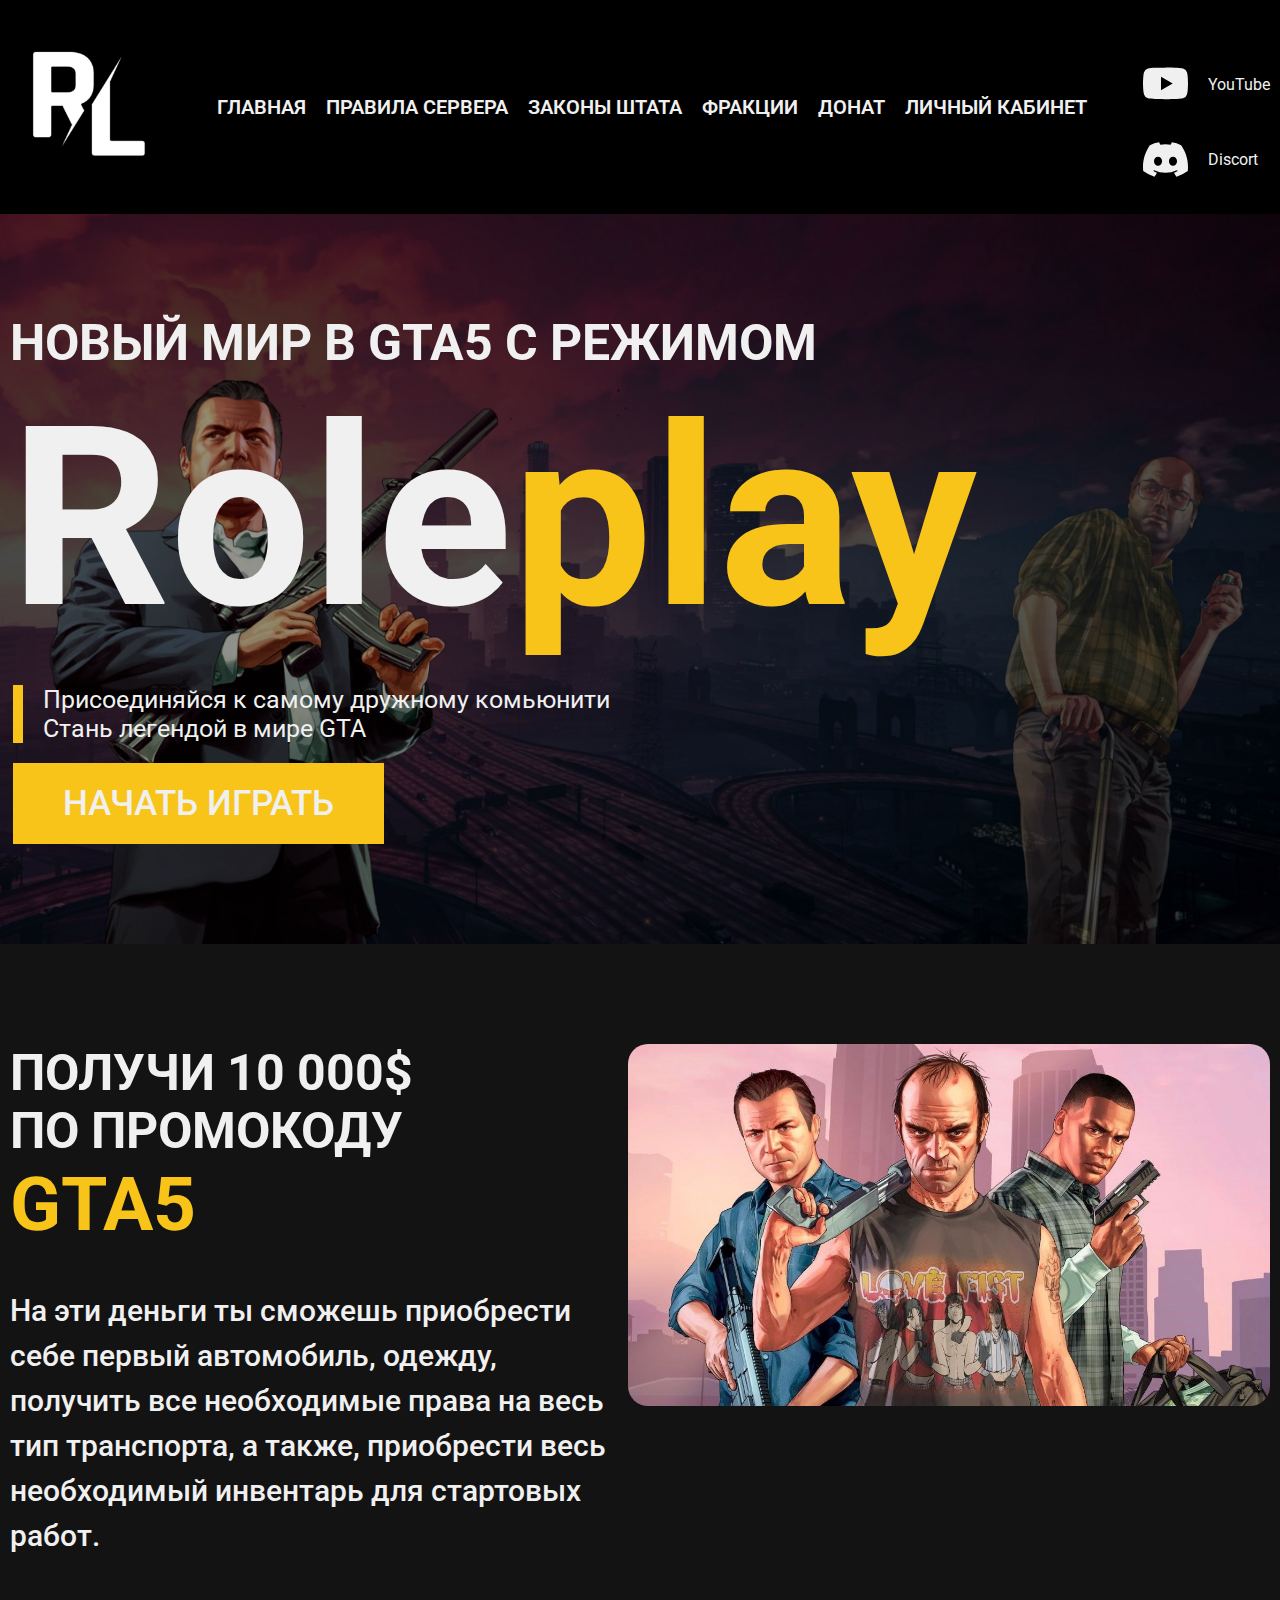
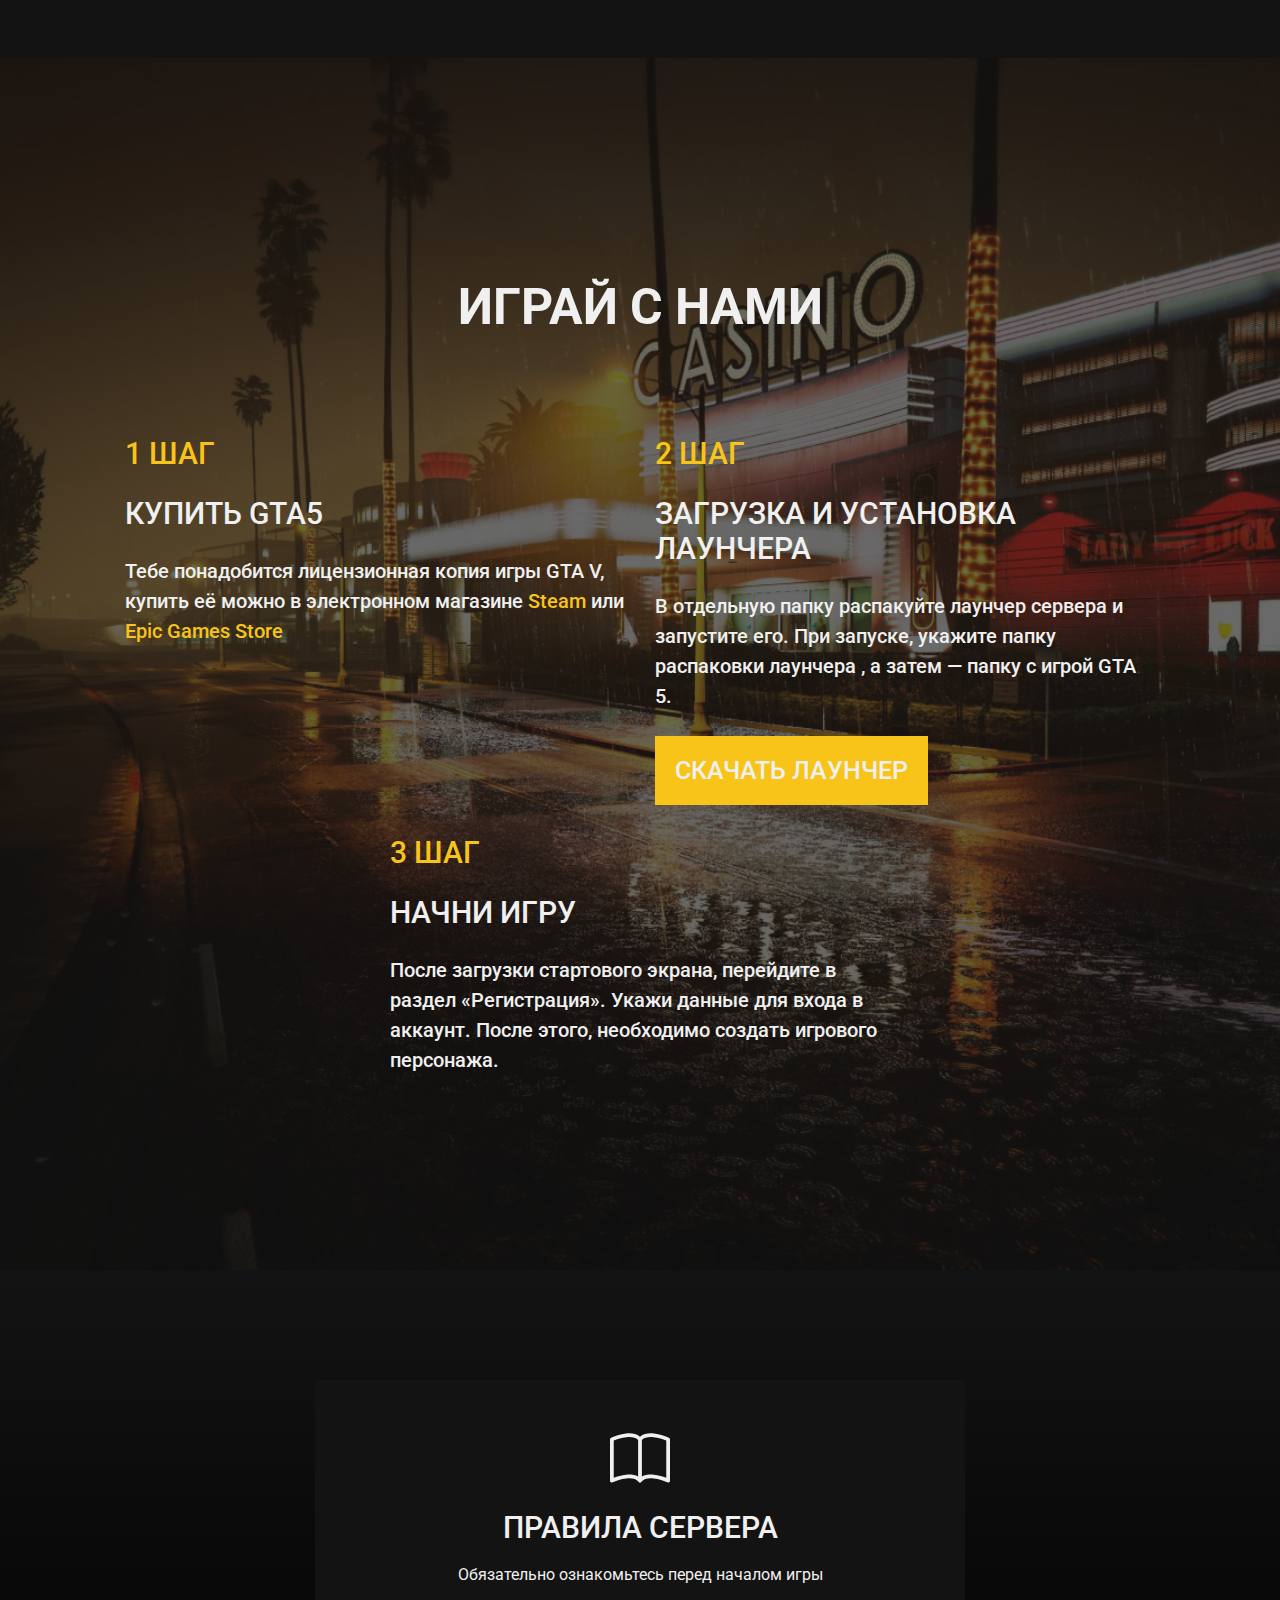
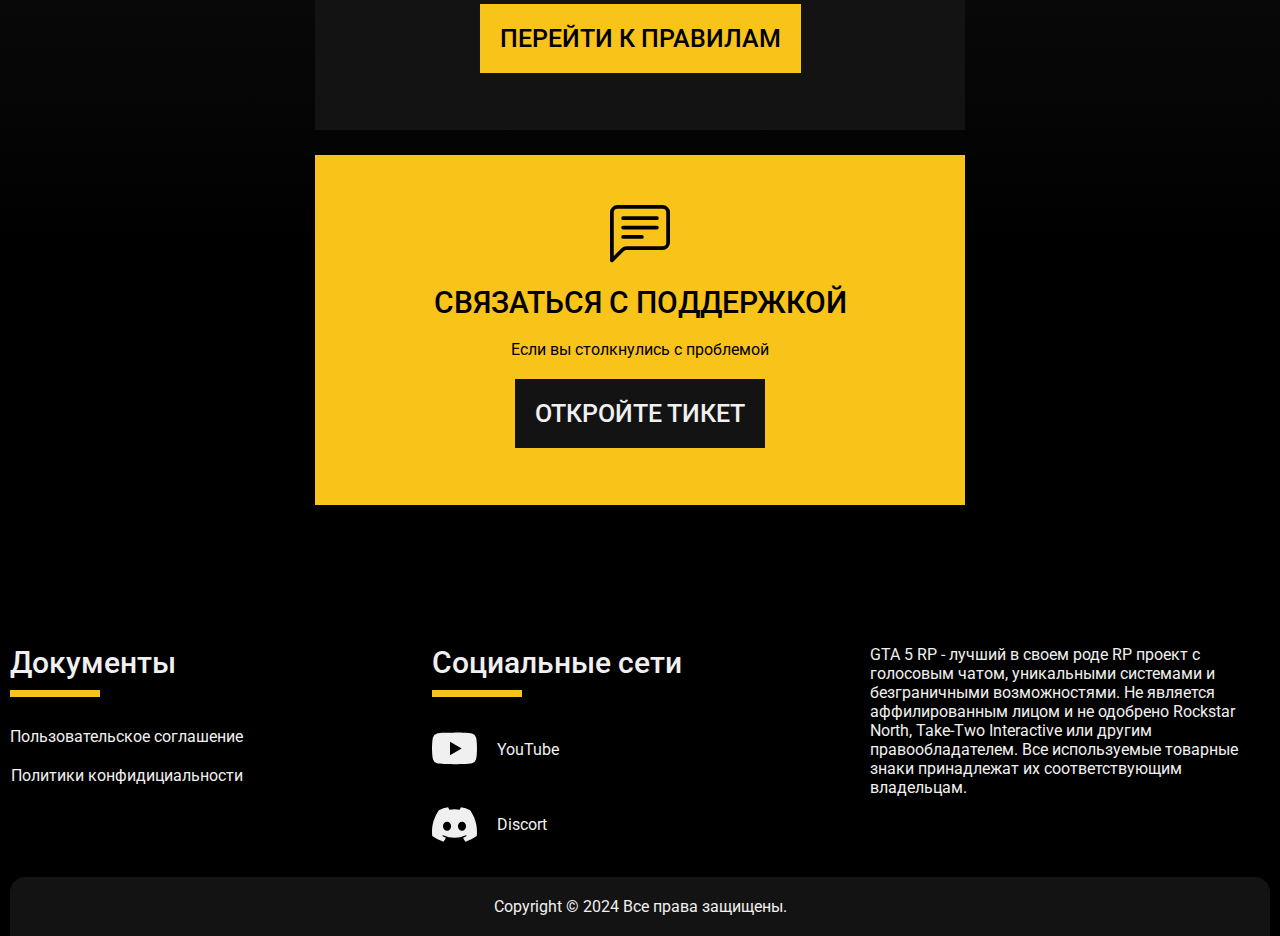
==== index.html @ a10ad014 "commit13" ====
<!DOCTYPE html>
<html lang="ru">
  <head>
    <meta charset="UTF-8" />
    <meta name="viewport" content="width=device-width, initial-scale=1.0" />
    <meta name="author" content="dimas1993_13" />
    <link rel="stylesheet" href="./css/style.css" />
    <link rel="preconnect" href="https://fonts.googleapis.com" />
    <link rel="preconnect" href="https://fonts.gstatic.com" crossorigin />
    <link
      href="https://fonts.googleapis.com/css2?family=Roboto:ital,wght@0,100;0,300;0,400;0,500;0,700;0,900;1,100;1,300;1,400;1,500;1,700;1,900&display=swap"
      rel="stylesheet"
    />
    <link
      href="https://fonts.googleapis.com/css2?family=Lobster&display=swap"
      rel="stylesheet"
    />
    <title>GTA</title>
  </head>
  <body>
    <div class="wrapper">
      <header class="header">
        <div class="container">
          <div class="header__inner">
            <div class="logo">
              <a href="./index.html" class="logo__link"
                ><img src="./img/logo/logo.png" alt="logo" class="logo__img"
              /></a>
            </div>
            <ul class="nav__list">
              <li class="nav__item">
                <a href="./index.html" class="nav__link">Главная</a>
              </li>
              <li class="nav__item">
                <a href="./server-rules.html" class="nav__link"
                  >Правила сервера</a
                >
              </li>
              <li class="nav__item">
                <a href="./state-laws.html" class="nav__link">Законы штата</a>
              </li>
              <li class="nav__item">
                <a href="./fractions.html" class="nav__link">Фракции</a>
              </li>
              <li class="nav__item">
                <a href="./donat.html" class="nav__link">Донат</a>
              </li>
              <li class="nav__item">
                <a href="#" class="nav__link">Личный кабинет</a>
              </li>
            </ul>
            <ul class="social__list">
              <li class="social__item">
                <a href="#" class="social__link">
                  <svg
                    xmlns="http://www.w3.org/2000/svg"
                    fill="currentColor"
                    class="social__svg youtube"
                    viewBox="0 0 16 16"
                  >
                    <path
                      d="M8.051 1.999h.089c.822.003 4.987.033 6.11.335a2.01 2.01 0 0 1 1.415 1.42c.101.38.172.883.22 1.402l.01.104.022.26.008.104c.065.914.073 1.77.074 1.957v.075c-.001.194-.01 1.108-.082 2.06l-.008.105-.009.104c-.05.572-.124 1.14-.235 1.558a2.01 2.01 0 0 1-1.415 1.42c-1.16.312-5.569.334-6.18.335h-.142c-.309 0-1.587-.006-2.927-.052l-.17-.006-.087-.004-.171-.007-.171-.007c-1.11-.049-2.167-.128-2.654-.26a2.01 2.01 0 0 1-1.415-1.419c-.111-.417-.185-.986-.235-1.558L.09 9.82l-.008-.104A31 31 0 0 1 0 7.68v-.123c.002-.215.01-.958.064-1.778l.007-.103.003-.052.008-.104.022-.26.01-.104c.048-.519.119-1.023.22-1.402a2.01 2.01 0 0 1 1.415-1.42c.487-.13 1.544-.21 2.654-.26l.17-.007.172-.006.086-.003.171-.007A100 100 0 0 1 7.858 2zM6.4 5.209v4.818l4.157-2.408z"
                    />
                  </svg>
                  <p class="social__name">YouTube</p>
                </a>
              </li>
              <li class="social__item">
                <a href="#" class="social__link">
                  <svg
                    xmlns="http://www.w3.org/2000/svg"
                    fill="currentColor"
                    class="social__svg discord"
                    viewBox="0 0 16 16"
                  >
                    <path
                      d="M13.545 2.907a13.2 13.2 0 0 0-3.257-1.011.05.05 0 0 0-.052.025c-.141.25-.297.577-.406.833a12.2 12.2 0 0 0-3.658 0 8 8 0 0 0-.412-.833.05.05 0 0 0-.052-.025c-1.125.194-2.22.534-3.257 1.011a.04.04 0 0 0-.021.018C.356 6.024-.213 9.047.066 12.032q.003.022.021.037a13.3 13.3 0 0 0 3.995 2.02.05.05 0 0 0 .056-.019q.463-.63.818-1.329a.05.05 0 0 0-.01-.059l-.018-.011a9 9 0 0 1-1.248-.595.05.05 0 0 1-.02-.066l.015-.019q.127-.095.248-.195a.05.05 0 0 1 .051-.007c2.619 1.196 5.454 1.196 8.041 0a.05.05 0 0 1 .053.007q.121.1.248.195a.05.05 0 0 1-.004.085 8 8 0 0 1-1.249.594.05.05 0 0 0-.03.03.05.05 0 0 0 .003.041c.24.465.515.909.817 1.329a.05.05 0 0 0 .056.019 13.2 13.2 0 0 0 4.001-2.02.05.05 0 0 0 .021-.037c.334-3.451-.559-6.449-2.366-9.106a.03.03 0 0 0-.02-.019m-8.198 7.307c-.789 0-1.438-.724-1.438-1.612s.637-1.613 1.438-1.613c.807 0 1.45.73 1.438 1.613 0 .888-.637 1.612-1.438 1.612m5.316 0c-.788 0-1.438-.724-1.438-1.612s.637-1.613 1.438-1.613c.807 0 1.451.73 1.438 1.613 0 .888-.631 1.612-1.438 1.612"
                    />
                  </svg>
                  <p class="social__name">Discort</p>
                </a>
              </li>
            </ul>
          </div>
        </div>
      </header>
      <main class="main">
        <section class="home">
          <div class="container">
            <div class="home__inner">
              <h2 class="title-h2 title-h2--uppercase">
                Новый мир в gta5 c режимом
              </h2>
              <h1 class="title-h1">Role<span>play</span></h1>
              <div class="home-subtitle__wrapper">
                <p class="home-subtitle">
                  Присоединяйся к самому дружному комьюнити
                </p>
                <p class="home-subtitle">Стань легендой в мире GTA</p>
              </div>
              <div class="home__link-wrapper">
                <a href="#step" class="home__link">Начать играть</a>
              </div>
            </div>
          </div>
        </section>
        <section class="present">
          <div class="container">
            <div class="present__inner">
              <div class="present__description">
                <h2 class="title-h2 title-h2--uppercase">Получи 10 000$</h2>
                <h2 class="title-h2 title-h2--uppercase">По промокоду</h2>
                <h3 class="title-h3 title-h3--yellow">gta5</h3>

                <p class="present__text">
                  На эти деньги ты сможешь приобрести себе первый автомобиль,
                  одежду, получить все необходимые права на весь тип транспорта,
                  а также, приобрести весь необходимый инвентарь для стартовых
                  работ.
                </p>
              </div>
              <div class="present__img-wrapper">
                <img
                  src="./img/present/present.jpg"
                  alt="present"
                  class="present__img"
                />
              </div>
            </div>
          </div>
        </section>
        <section id="step" class="step">
          <div class="container">
            <div class="step__inner">
              <h2 class="title-h2 title-h2--uppercase title-h2--pt">
                Играй с нами
              </h2>
              <ul class="step__list">
                <li class="step__item">
                  <div class="step__card">
                    <h4 class="title__h4 title-h4--uppercase title-h4--yellow">
                      1 шаг
                    </h4>
                    <h4 class="title__h4 title-h4--uppercase">Купить GTA5</h4>
                    <p class="step__card-text">
                      Тебе понадобится лицензионная копия игры GTA V, купить её
                      можно в электронном магазине
                      <a
                        href="https://store.steampowered.com/"
                        target="_blank"
                        class="step__card-link"
                        >Steam</a
                      >
                      или
                      <a
                        href="https://store.epicgames.com/ru/p/grand-theft-auto-v?lang=ru"
                        target="_blank"
                        class="step__card-link"
                        >Epic Games Store</a
                      >
                    </p>
                  </div>
                </li>
                <li class="step__item">
                  <div class="step__card">
                    <h4 class="title__h4 title-h4--uppercase title-h4--yellow">
                      2 шаг
                    </h4>
                    <h4 class="title__h4 title-h4--uppercase">
                      Загрузка и установка лаунчера
                    </h4>
                    <p class="step__card-text">
                      В отдельную папку распакуйте лаунчер сервера и запустите
                      его. При запуске, укажите папку распаковки лаунчера , а
                      затем — папку с игрой GTA 5.
                    </p>
                    <a
                      href="https://rage.mp/ru#"
                      target="_blank"
                      class="step__card-btn"
                      >Скачать лаунчер</a
                    >
                  </div>
                </li>
                <li class="step__item">
                  <div class="step__card">
                    <h4 class="title__h4 title-h4--uppercase title-h4--yellow">
                      3 шаг
                    </h4>
                    <h4 class="title__h4 title-h4--uppercase">Начни игру</h4>
                    <p class="step__card-text">
                      После загрузки стартового экрана, перейдите в раздел
                      «Регистрация». Укажи данные для входа в аккаунт. После
                      этого, необходимо создать игрового персонажа.
                    </p>
                  </div>
                </li>
              </ul>
            </div>
          </div>
        </section>
        <section class="adwance">
          <div class="awance__inner">
            <ul class="adwance__list">
              <li class="adwance__item adwance__item--bg">
                <div class="adwance__item-wrapper1">
                  <svg
                    xmlns="http://www.w3.org/2000/svg"
                    fill="currentColor"
                    class="adwance__icon book"
                    viewBox="0 0 16 16"
                  >
                    <path
                      d="M1 2.828c.885-.37 2.154-.769 3.388-.893 1.33-.134 2.458.063 3.112.752v9.746c-.935-.53-2.12-.603-3.213-.493-1.18.12-2.37.461-3.287.811zm7.5-.141c.654-.689 1.782-.886 3.112-.752 1.234.124 2.503.523 3.388.893v9.923c-.918-.35-2.107-.692-3.287-.81-1.094-.111-2.278-.039-3.213.492zM8 1.783C7.015.936 5.587.81 4.287.94c-1.514.153-3.042.672-3.994 1.105A.5.5 0 0 0 0 2.5v11a.5.5 0 0 0 .707.455c.882-.4 2.303-.881 3.68-1.02 1.409-.142 2.59.087 3.223.877a.5.5 0 0 0 .78 0c.633-.79 1.814-1.019 3.222-.877 1.378.139 2.8.62 3.681 1.02A.5.5 0 0 0 16 13.5v-11a.5.5 0 0 0-.293-.455c-.952-.433-2.48-.952-3.994-1.105C10.413.809 8.985.936 8 1.783"
                    />
                  </svg>
                  <h4 class="title__h4 title-h4--uppercase">Правила сервера</h4>
                  <p class="adwance__text">
                    Обязательно ознакомьтесь перед началом игры
                  </p>
                  <a href="./server-rules.html" class="adwance__btn1"
                    >Перейти к правилам</a
                  >
                </div>
              </li>
              <li class="adwance__item">
                <div class="adwance__item-wrapper2">
                  <svg
                    xmlns="http://www.w3.org/2000/svg"
                    fill="currentColor"
                    class="adwance__icon chat"
                    viewBox="0 0 16 16"
                  >
                    <path
                      d="M14 1a1 1 0 0 1 1 1v8a1 1 0 0 1-1 1H4.414A2 2 0 0 0 3 11.586l-2 2V2a1 1 0 0 1 1-1zM2 0a2 2 0 0 0-2 2v12.793a.5.5 0 0 0 .854.353l2.853-2.853A1 1 0 0 1 4.414 12H14a2 2 0 0 0 2-2V2a2 2 0 0 0-2-2z"
                    />
                    <path
                      d="M3 3.5a.5.5 0 0 1 .5-.5h9a.5.5 0 0 1 0 1h-9a.5.5 0 0 1-.5-.5M3 6a.5.5 0 0 1 .5-.5h9a.5.5 0 0 1 0 1h-9A.5.5 0 0 1 3 6m0 2.5a.5.5 0 0 1 .5-.5h5a.5.5 0 0 1 0 1h-5a.5.5 0 0 1-.5-.5"
                    />
                  </svg>
                  <h4 class="title__h4 title-h4--uppercase">
                    Связаться с поддержкой
                  </h4>
                  <p class="adwance__text">Если вы столкнулись с проблемой</p>
                  <a href="#" class="adwance__btn2">Откройте тикет</a>
                </div>
              </li>
            </ul>
          </div>
        </section>
      </main>
      <footer class="footer">
        <div class="container">
          <div class="footer__inner">
            <div class="footer__document">
              <h4 class="title__h4">Документы</h4>
              <div class="delimiter"></div>
              <ul class="document__list">
                <li class="document__item">
                  <a href="#" class="document__link"
                    >Пользовательское соглашение</a
                  >
                </li>
                <li class="document__item">
                  <a href="#" class="document__link"
                    >Политики конфидициальности</a
                  >
                </li>
              </ul>
            </div>
            <div class="footer__social">
              <h4 class="title__h4">Социальные сети</h4>
              <div class="delimiter"></div>
              <ul class="social__list">
                <li class="social__item">
                  <a href="#" class="social__link">
                    <svg
                      xmlns="http://www.w3.org/2000/svg"
                      fill="currentColor"
                      class="social__svg youtube"
                      viewBox="0 0 16 16"
                    >
                      <path
                        d="M8.051 1.999h.089c.822.003 4.987.033 6.11.335a2.01 2.01 0 0 1 1.415 1.42c.101.38.172.883.22 1.402l.01.104.022.26.008.104c.065.914.073 1.77.074 1.957v.075c-.001.194-.01 1.108-.082 2.06l-.008.105-.009.104c-.05.572-.124 1.14-.235 1.558a2.01 2.01 0 0 1-1.415 1.42c-1.16.312-5.569.334-6.18.335h-.142c-.309 0-1.587-.006-2.927-.052l-.17-.006-.087-.004-.171-.007-.171-.007c-1.11-.049-2.167-.128-2.654-.26a2.01 2.01 0 0 1-1.415-1.419c-.111-.417-.185-.986-.235-1.558L.09 9.82l-.008-.104A31 31 0 0 1 0 7.68v-.123c.002-.215.01-.958.064-1.778l.007-.103.003-.052.008-.104.022-.26.01-.104c.048-.519.119-1.023.22-1.402a2.01 2.01 0 0 1 1.415-1.42c.487-.13 1.544-.21 2.654-.26l.17-.007.172-.006.086-.003.171-.007A100 100 0 0 1 7.858 2zM6.4 5.209v4.818l4.157-2.408z"
                      />
                    </svg>
                    <p class="social__name">YouTube</p>
                  </a>
                </li>
                <li class="social__item">
                  <a href="#" class="social__link">
                    <svg
                      xmlns="http://www.w3.org/2000/svg"
                      fill="currentColor"
                      class="social__svg discord"
                      viewBox="0 0 16 16"
                    >
                      <path
                        d="M13.545 2.907a13.2 13.2 0 0 0-3.257-1.011.05.05 0 0 0-.052.025c-.141.25-.297.577-.406.833a12.2 12.2 0 0 0-3.658 0 8 8 0 0 0-.412-.833.05.05 0 0 0-.052-.025c-1.125.194-2.22.534-3.257 1.011a.04.04 0 0 0-.021.018C.356 6.024-.213 9.047.066 12.032q.003.022.021.037a13.3 13.3 0 0 0 3.995 2.02.05.05 0 0 0 .056-.019q.463-.63.818-1.329a.05.05 0 0 0-.01-.059l-.018-.011a9 9 0 0 1-1.248-.595.05.05 0 0 1-.02-.066l.015-.019q.127-.095.248-.195a.05.05 0 0 1 .051-.007c2.619 1.196 5.454 1.196 8.041 0a.05.05 0 0 1 .053.007q.121.1.248.195a.05.05 0 0 1-.004.085 8 8 0 0 1-1.249.594.05.05 0 0 0-.03.03.05.05 0 0 0 .003.041c.24.465.515.909.817 1.329a.05.05 0 0 0 .056.019 13.2 13.2 0 0 0 4.001-2.02.05.05 0 0 0 .021-.037c.334-3.451-.559-6.449-2.366-9.106a.03.03 0 0 0-.02-.019m-8.198 7.307c-.789 0-1.438-.724-1.438-1.612s.637-1.613 1.438-1.613c.807 0 1.45.73 1.438 1.613 0 .888-.637 1.612-1.438 1.612m5.316 0c-.788 0-1.438-.724-1.438-1.612s.637-1.613 1.438-1.613c.807 0 1.451.73 1.438 1.613 0 .888-.631 1.612-1.438 1.612"
                      />
                    </svg>
                    <p class="social__name">Discort</p>
                  </a>
                </li>
              </ul>
            </div>
            <div class="footer__description">
              <p class="description__text">
                GTA 5 RP - лучший в своем роде RP проект c голосовым чатом,
                уникальными системами и безграничными возможностями. Не является
                аффилированным лицом и не одобрено Rockstar North, Take-Two
                Interactive или другим правообладателем. Все используемые
                товарные знаки принадлежат их соответствующим владельцам.
              </p>
            </div>
          </div>
          <div class="footer__bottom">
            <p class="footer__copyright">
              Copyright © 2024 Все права защищены.
            </p>
          </div>
        </div>
      </footer>
    </div>
  </body>
</html>
---- css/style.css ----
html {
  box-sizing: border-box;
}
*,
*::after,
*::before {
  box-sizing: inherit;
  margin: 0;
  padding: 0;
}
ul {
  list-style-type: none;
}
a {
  text-decoration: none;
  color: inherit;
}
.container {
  max-width: 1650px;
  margin: 0 auto;
  padding: 0 10px;
}

body {
  background-color: #141313;
  font-family: 'Roboto', sans-serif;
  /* font-family: "Lobster", sans-serif; */
  font-size: 16px;
  color: #f0f0f0;
}
html,
body {
  height: 100%;
}
.wrapper {
  min-height: 100%;
  display: flex;
  flex-direction: column;
}
.main {
  flex-grow: 1;
}

/* header */
.header {
  background-color: rgb(0, 0, 0);
}

.header__inner {
  padding: 30px 0;
  display: flex;
  justify-content: space-between;
  align-items: center;
  gap: 30px;
}

.logo__img {
  width: 150px;
}
.nav__list {
  display: flex;
  justify-content: center;
  align-items: center;
  gap: 20px;
  font-size: 20px;
  text-transform: uppercase;
}
.nav__item {
  font-weight: 600;
  transition: color 0.2s ease-in;
}
.nav__item:hover {
  color: #f8c419;
}
.social__list {
  display: flex;
  justify-content: center;
  align-items: center;
  gap: 30px;
}

.social__svg {
  width: 45px;
  color: #f0f0f0;
  transition: color 0.2s ease-in;
}
.social__svg.discord:hover {
  color: #1D23BE;
}
.social__svg.youtube:hover {
  color: #FF0000;
}

/* home */

.home {
  position: relative;
  background-image: url(.././img/home/home-bg2.jpg);
  background-repeat: no-repeat;
  background-position: center center;
  background-size: cover;
}
.home::before {
  content: '';
  position: absolute;
  width: 100%;
  height: 100%;
  background-color: #0000006b;
}
.home__inner {
  position: relative;
  padding: 100px 0 120px;
}
.title-h2 {
  font-size: 50px;
}
.title-h1 span {
  color: #f8c419;
}
.title-h1 {
  font-size: 250px;
}
.home-subtitle__wrapper {
  padding: 20px 0 20px 3px;
}
.home-subtitle {
  font-size: 25px;
  border-left: 10px solid #f8c419;
  padding-left: 20px;
}
.home__link-wrapper {
  padding-top: 20px;
  padding-left: 3px;
}
.home__link {
  padding: 20px 50px;
  background-color: #f8c419;
  text-transform: uppercase;
  font-size: 35px;
  font-weight: 500;
  transition: all 0.2s ease;
}
.home__link:hover {
  background-color: #141313;
  color: #f8c419;
}

/* present */

.present {
  background-color: #141313;
}
.present__inner {
  display: flex;
  gap: 20px;
  padding: 100px 0 100px;
}
.present__img-wrapper {
  max-width: 800px;
}
.present__img {
  border-radius: 20px;
  width: 100%;
}

.present__description {
  text-align: start;
}
.title-h3 {
  font-size: 75px;
}
.title-h2--uppercase {
  text-transform: uppercase;
}
.title-h3--yellow {
  text-transform: uppercase;
  color: #f8c419;
}
.present__text {
  padding-top: 40px;
  font-size: 30px;
  font-weight: 500;
  color: #f0f0f0;
  line-height: 1.5;
  text-align: start;
  max-width: 1116px;
}

/* step */

.step {
  /* background: #000000;
  background: linear-gradient(0deg, #000000 38%, #141313 100%); */
  position: relative;
  background: url(../img/step/step-bg.jpg) center center / cover no-repeat;
  width: 100%;
}
.step::before {
  content: '';
  position: absolute;
  width: 100%;
  height: 100%;
  background-color: #171717a5;
}
.step__inner {
  position: relative;
  padding: 195px 0 195px;
  display: flex;
  flex-direction: column;
  align-items: center;
  justify-content: space-between;
  gap: 20px;
}

.title-h2--uppercase {
  text-transform: uppercase;
}

.title-h2--pt {
  padding-top: 25px;
}
.step__list {
  padding-top: 80px;
  display: flex;
  justify-content: center;
  align-items: start;
  flex-wrap: wrap;
  gap: 30px;
  margin: 0 auto;
}

.step__card {
  display: flex;
  align-items: start;
  flex-direction: column;
  gap: 25px;
  /* padding: 25px 0 ; */
  max-width: 500px;
}

.title-h4--uppercase {
  text-transform: uppercase;
}
.title-h4--yellow {
  color: #f8c419;
}

.step__card-text {
  font-size: 20px;
  font-weight: 500;
  color: #f0f0f0;
  line-height: 1.5;
  text-align: start;
}
.step__card-link {
  color: #f8c419;
}

.step__card-btn {
  padding: 20px 20px;
  background-color: #f8c419;
  text-transform: uppercase;
  font-size: 25px;
  font-weight: 500;
  transition: all 0.2s ease;
}
.step__card-btn:hover {
  background-color: #141313;
  color: #f8c419;
}

/* adwance */

.adwance {
  background: #000000;
  background: linear-gradient(0deg, #000000 38%, #141313 100%);
}

.awance__inner {

  padding: 110px 15px;
}
.adwance__list {
  
  display: flex;
  justify-content: space-around;
  flex-wrap: wrap;
  gap: 25px;
}
.adwance__item {

  width: 650px;
  min-height: 350px;
  background-color:#f8c419;

}
.adwance__item--bg {
  background-color:#141313;
}
.adwance__item-wrapper1 {
  padding: 50px 80px;
  display: flex;
  flex-direction: column;
  align-items: center;
  gap: 20px;
  
}
.adwance__item-wrapper2 {

  padding: 50px 80px;
  display: flex;
  flex-direction: column;
  align-items: center;
  gap: 20px;
  color:#000000;
}
.adwance__icon{
width: 60px;

}
.book{

}
.chat{

}
.title__h4 {
}
.title-h4--uppercase {
}
.adwance__text {
}
.adwance__btn1 {
  padding: 20px 20px;
  background-color: #f8c419;
  text-transform: uppercase;
  
  color:#000000;
  font-size: 25px;
  font-weight: 500;
  transition: all 0.2s ease;
}
.adwance__btn1:hover {
  background-color: #000000;
  color: #f8c419;
}
.adwance__btn2 {
  padding: 20px 20px;
  background-color: #141313;
  color: #f0f0f0;
  text-transform: uppercase;
  font-size: 25px;
  font-weight: 500;
  transition: all 0.2s ease;
}
.adwance__btn2:hover {
  /* background-color: #2c2c2c;
  color: #f8c419; */
  background-color: #faf607;
  color: #000000;
}

/* footer */
.footer {
  background-color: rgb(0, 0, 0);
}
.footer__inner {
  padding: 30px 0;
  display: flex;
  justify-content: space-between;
}
.delimiter {
  margin-top: 10px;
  width: 90px;
  height: 7px;
  background-color: #f8c419;
}

.title__h4 {
  font-size: 30px;
  font-weight: 500;
}
.document__list {
  display: flex;
  flex-direction: column;
  justify-content: center;
  align-items: center;
  gap: 20px;
  margin-top: 30px;
}
.document__item {
  transition: color 0.2s ease-in;
}
.document__item:hover {
  color: #f8c419;
}

.social__list {
  display: flex;
  flex-direction: column;
  align-items: start;

  margin-top: 30px;
}

.social__link {
  display: flex;
  justify-content: center;
  align-items: center;
  gap: 20px;
}

.footer__description {
  max-width: 400px;
}

.footer__bottom {
  background-color: #141313;
  padding: 20px 0;
  border-radius: 15px 15px 0 0;
}
.footer__copyright {
  text-align: center;
}
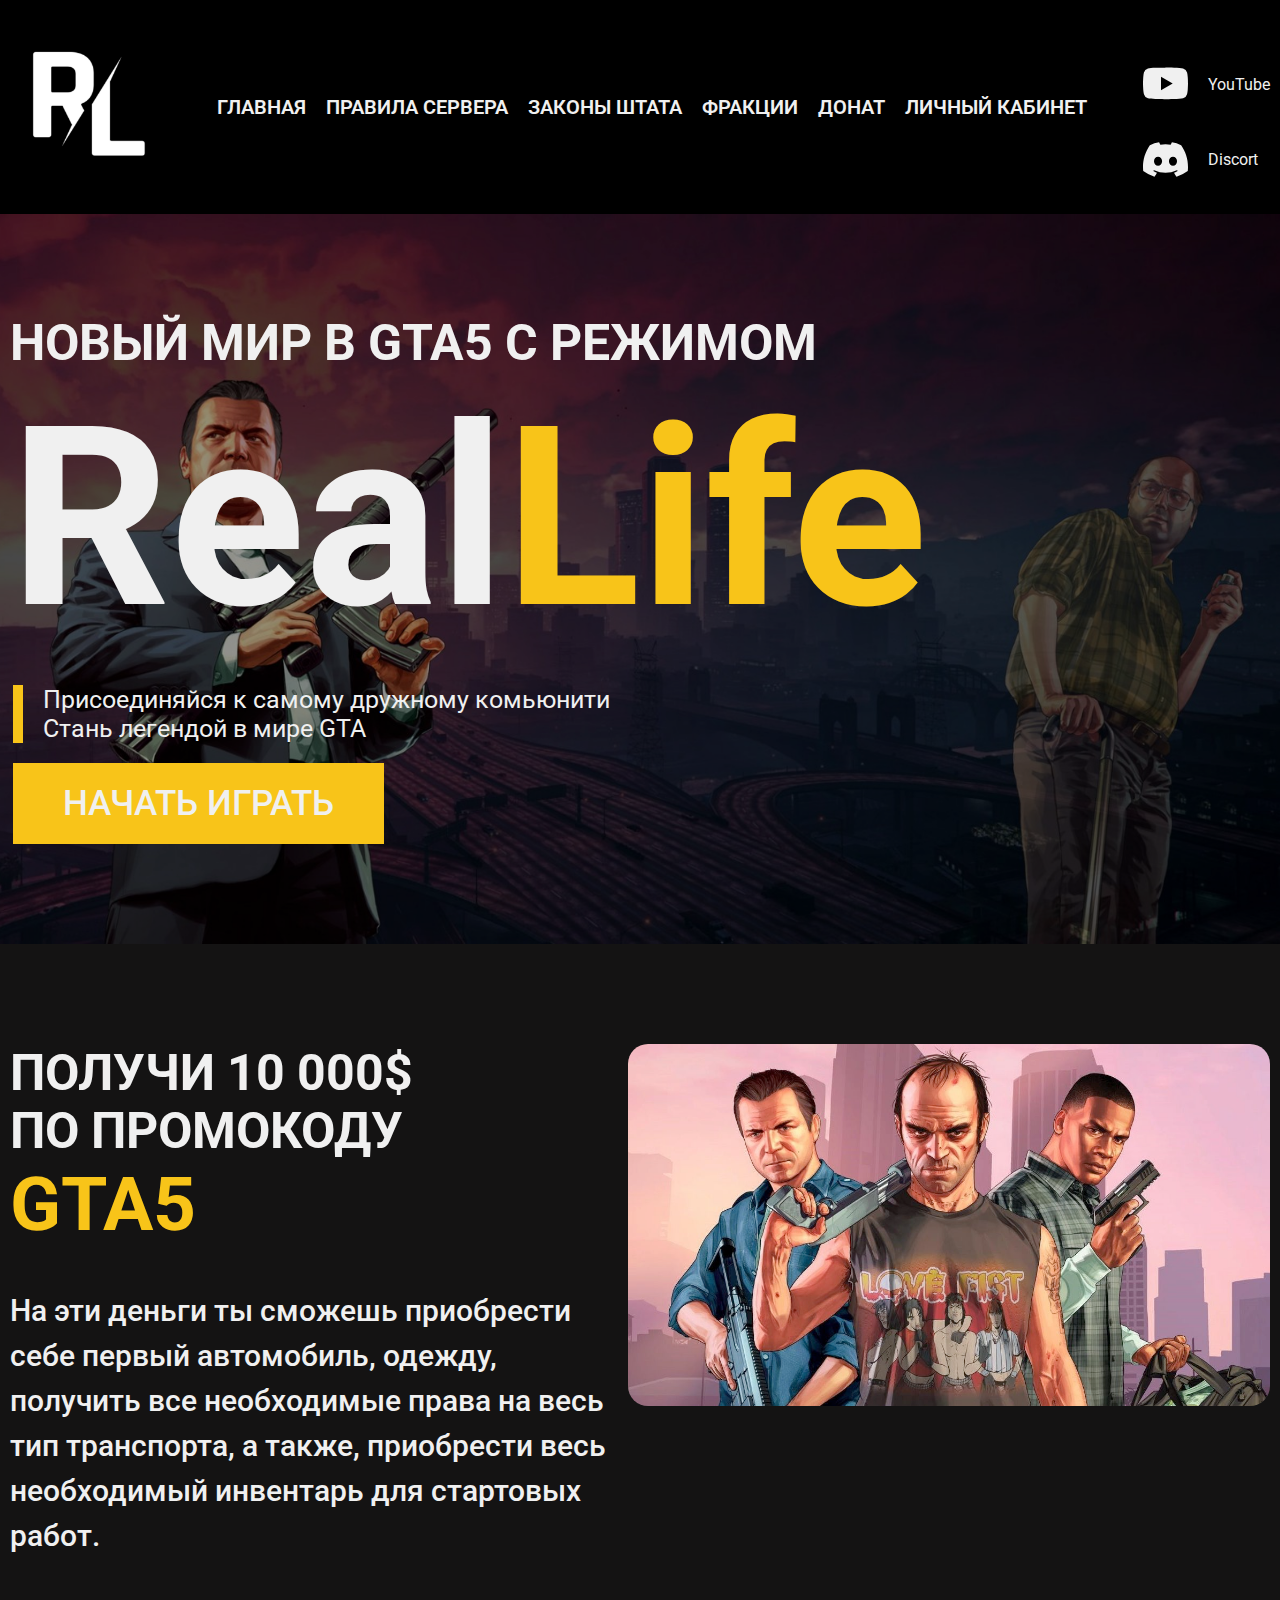
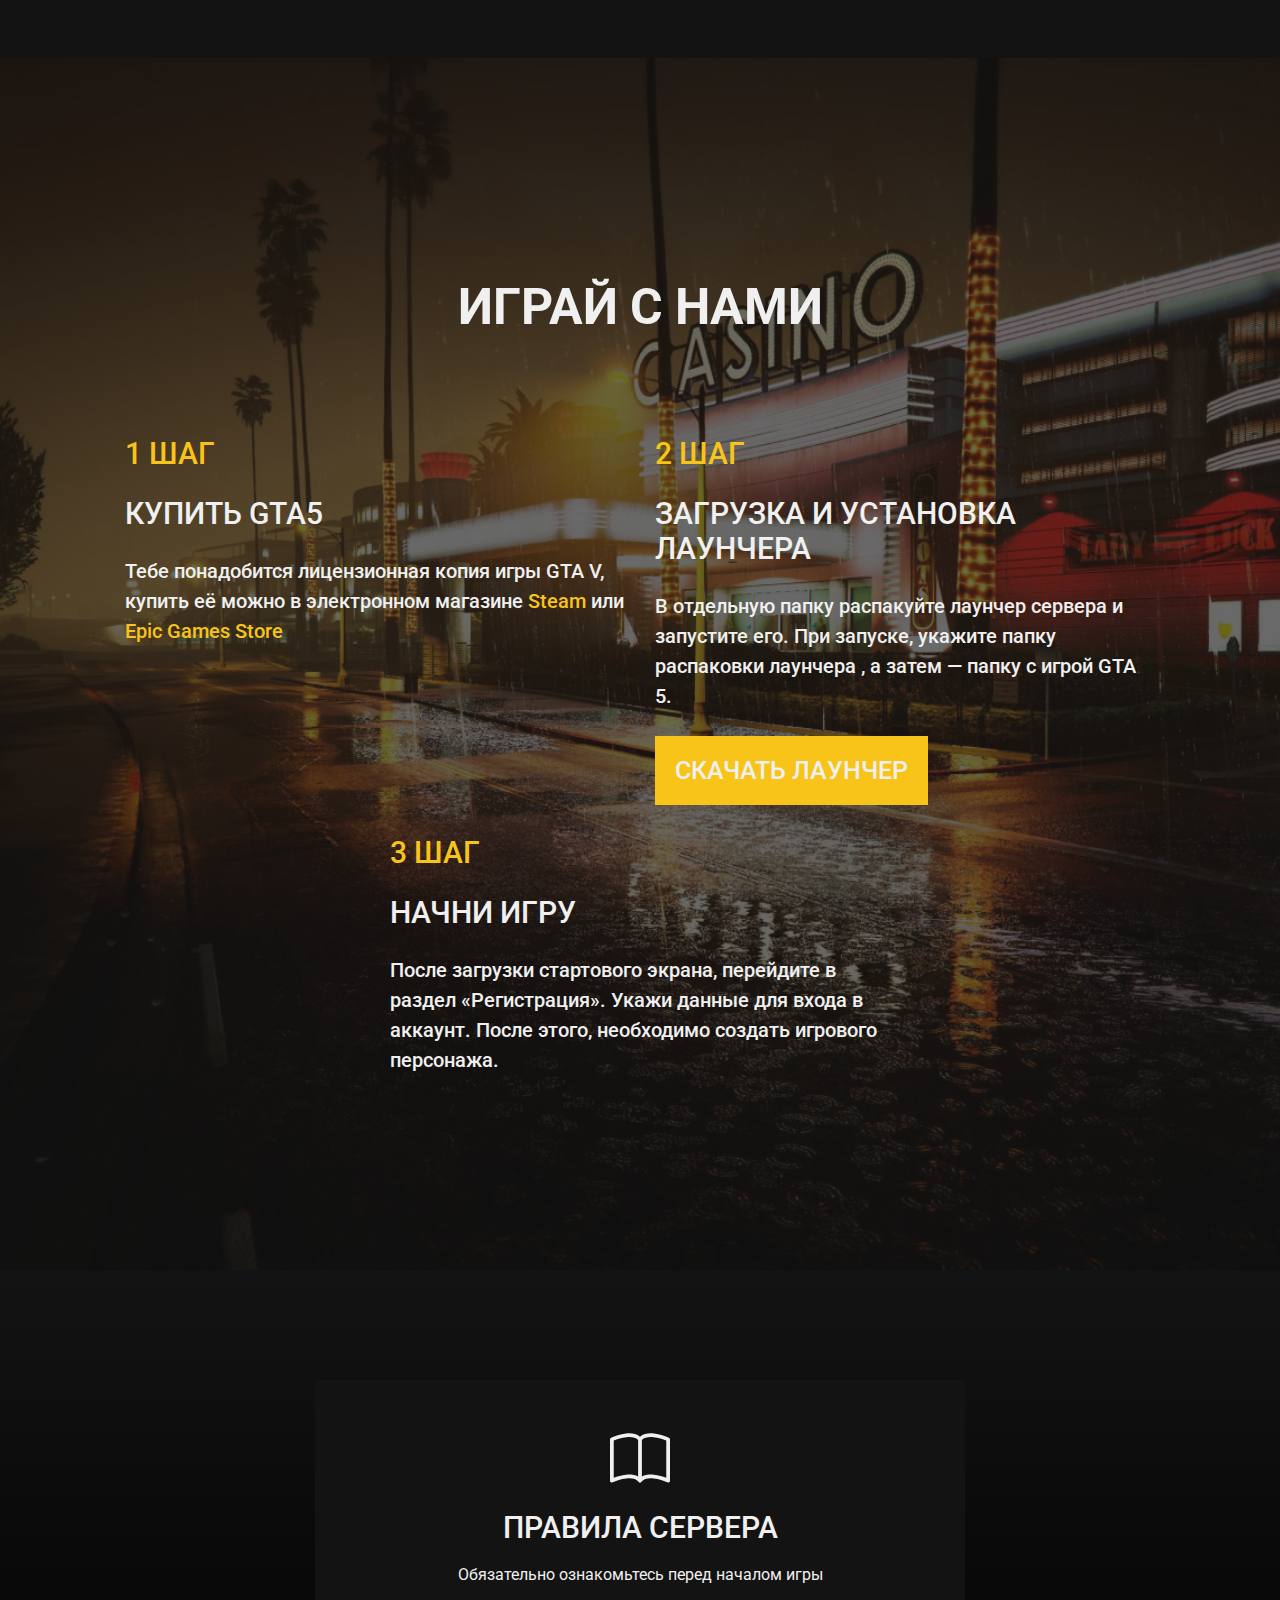
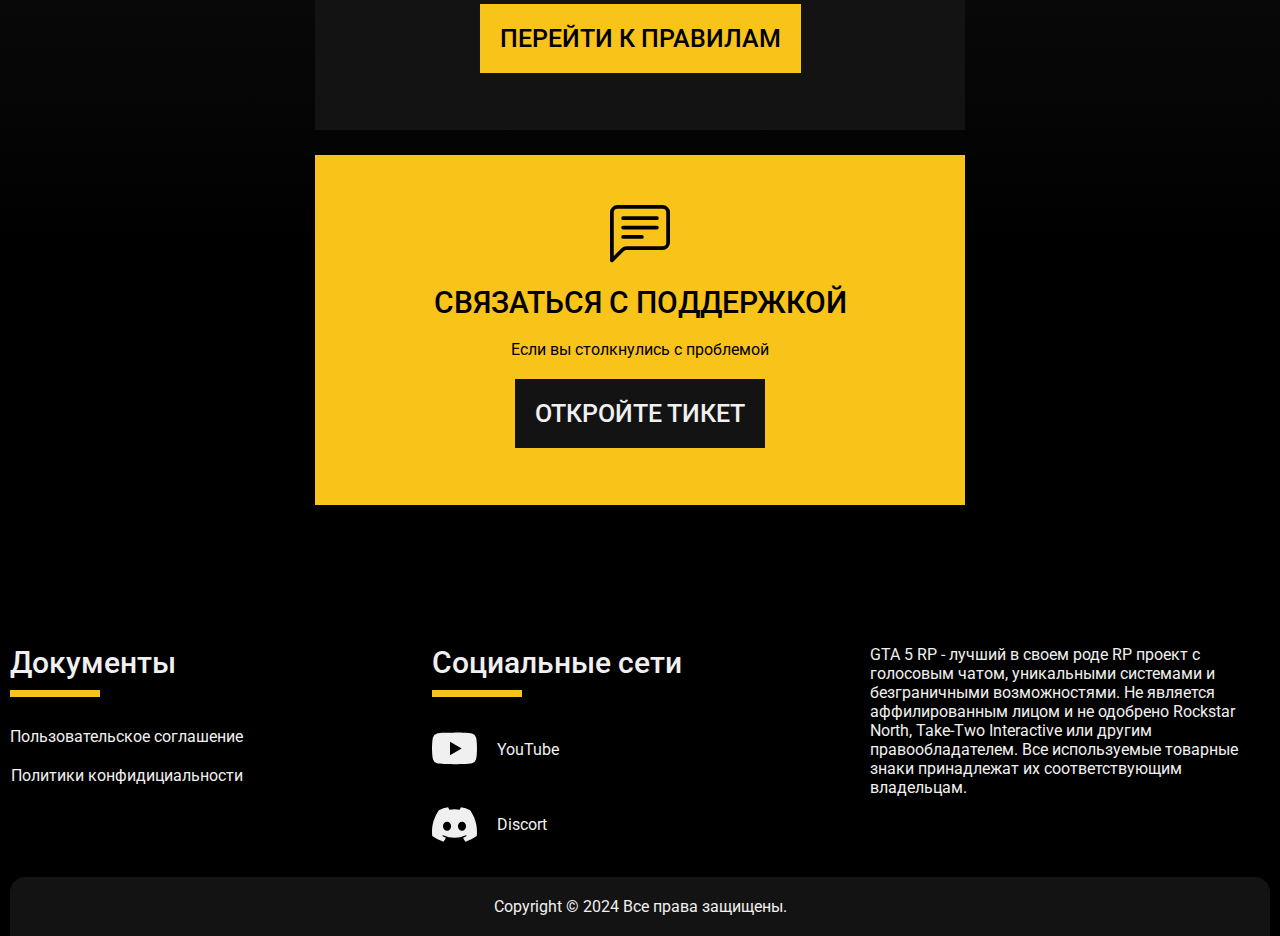
==== commit 36213e98: "commit15" ====
--- a/index.html
+++ b/index.html
@@ -91,7 +91,7 @@
               <h2 class="title-h2 title-h2--uppercase">
                 Новый мир в gta5 c режимом
               </h2>
-              <h1 class="title-h1">Role<span>play</span></h1>
+              <h1 class="title-h1">Real<span>Life</span></h1>
               <div class="home-subtitle__wrapper">
                 <p class="home-subtitle">
                   Присоединяйся к самому дружному комьюнити
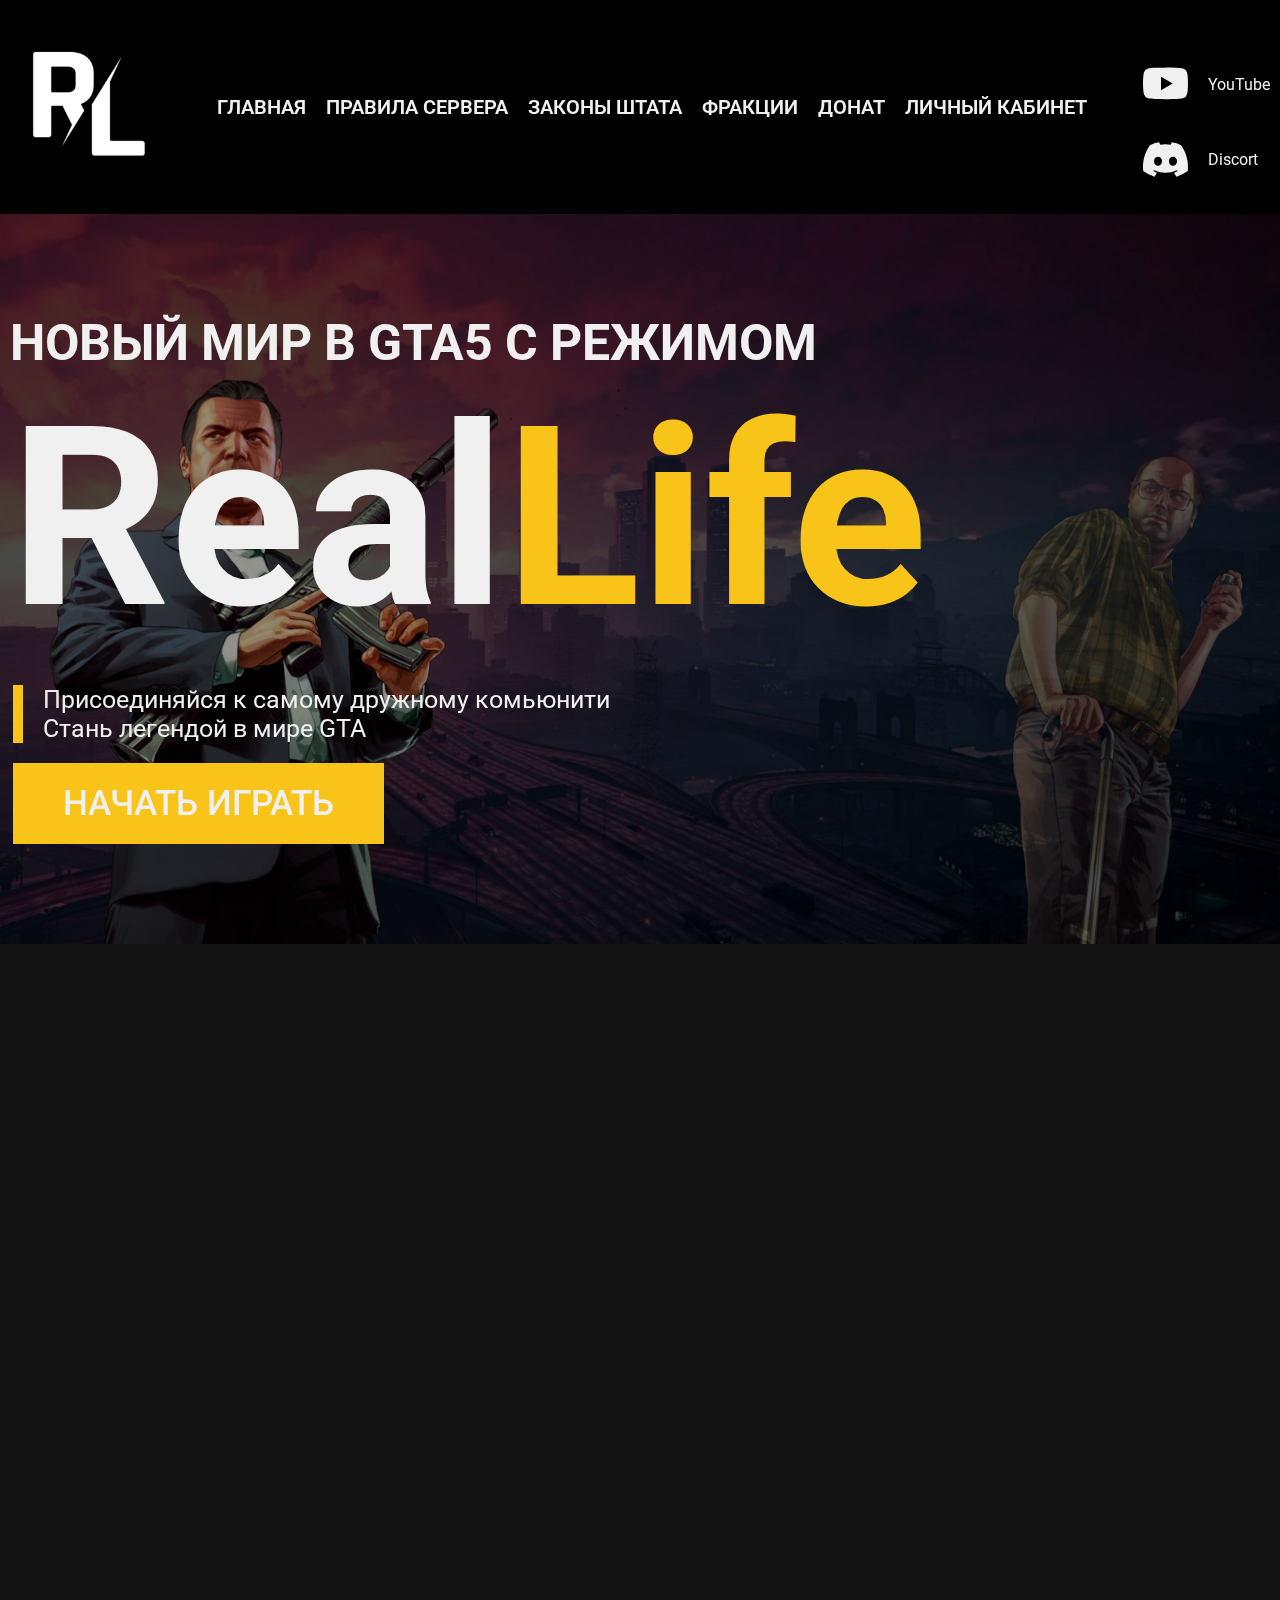
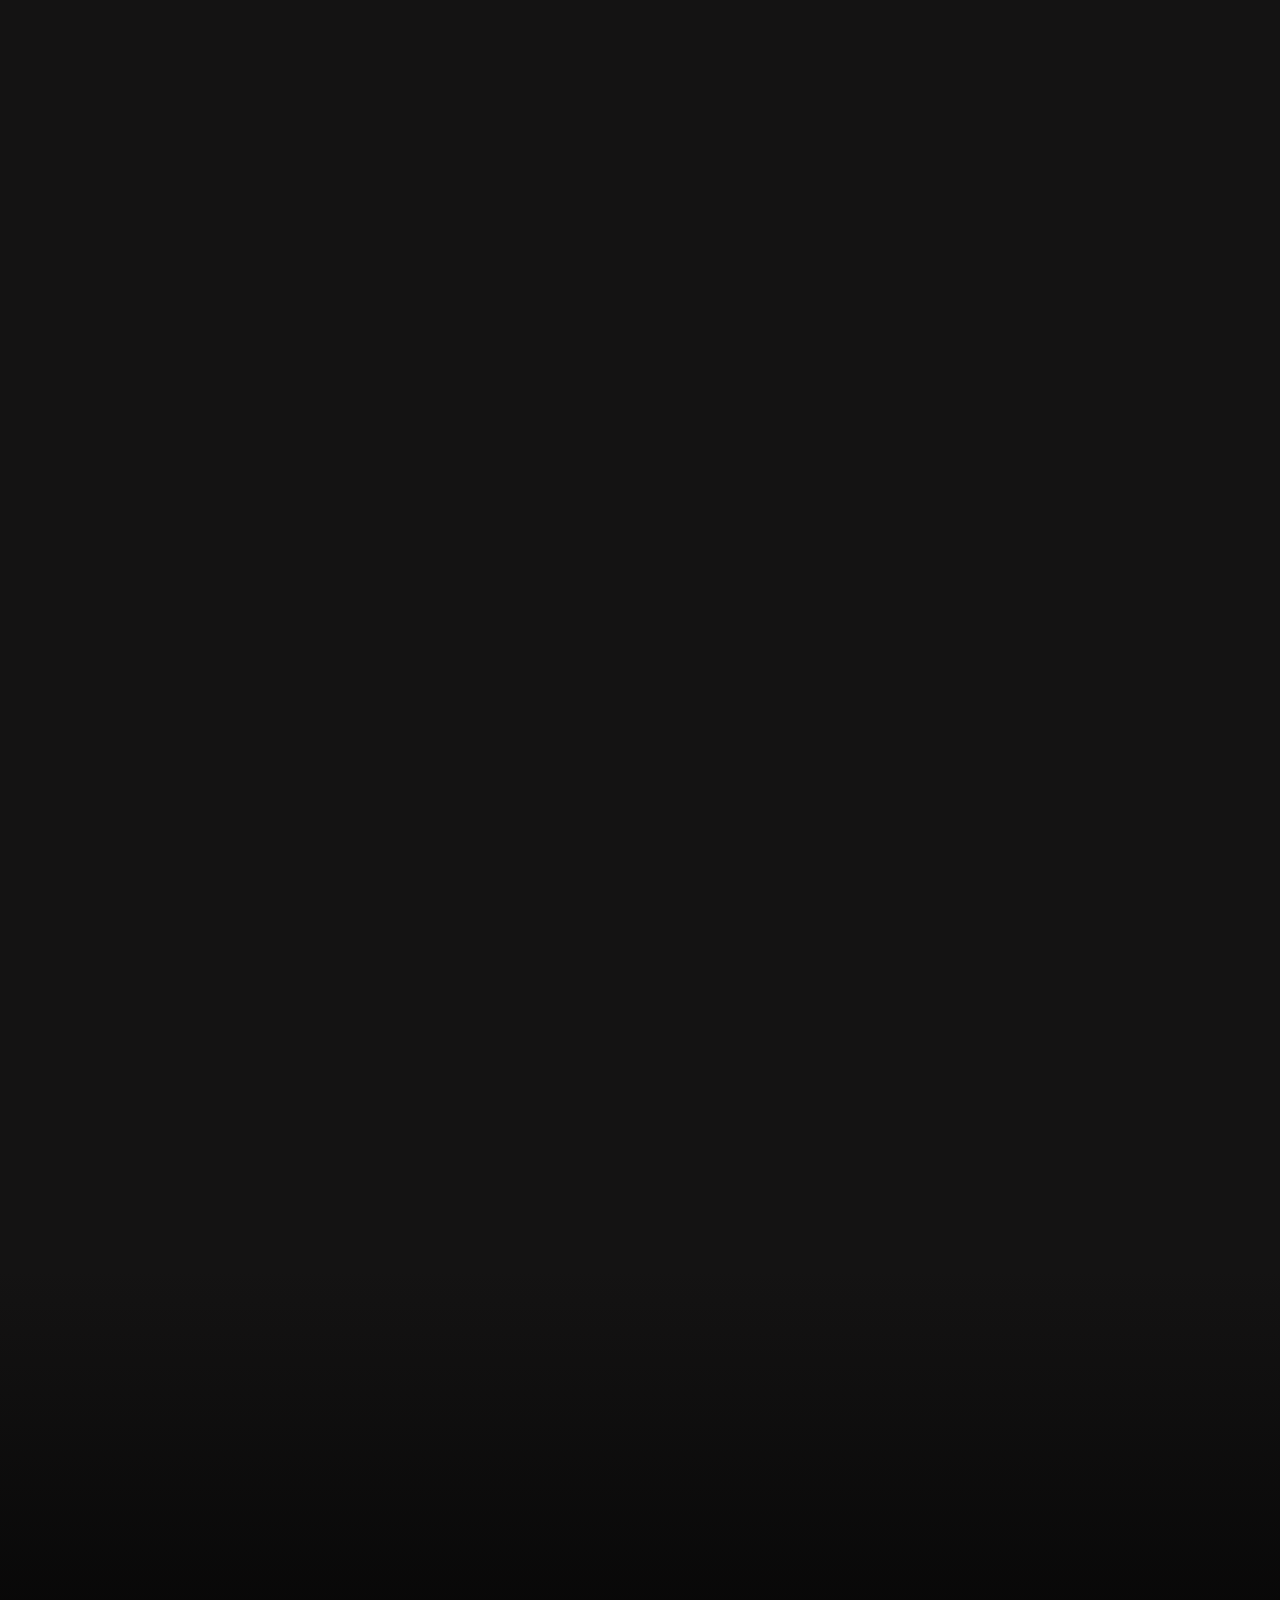
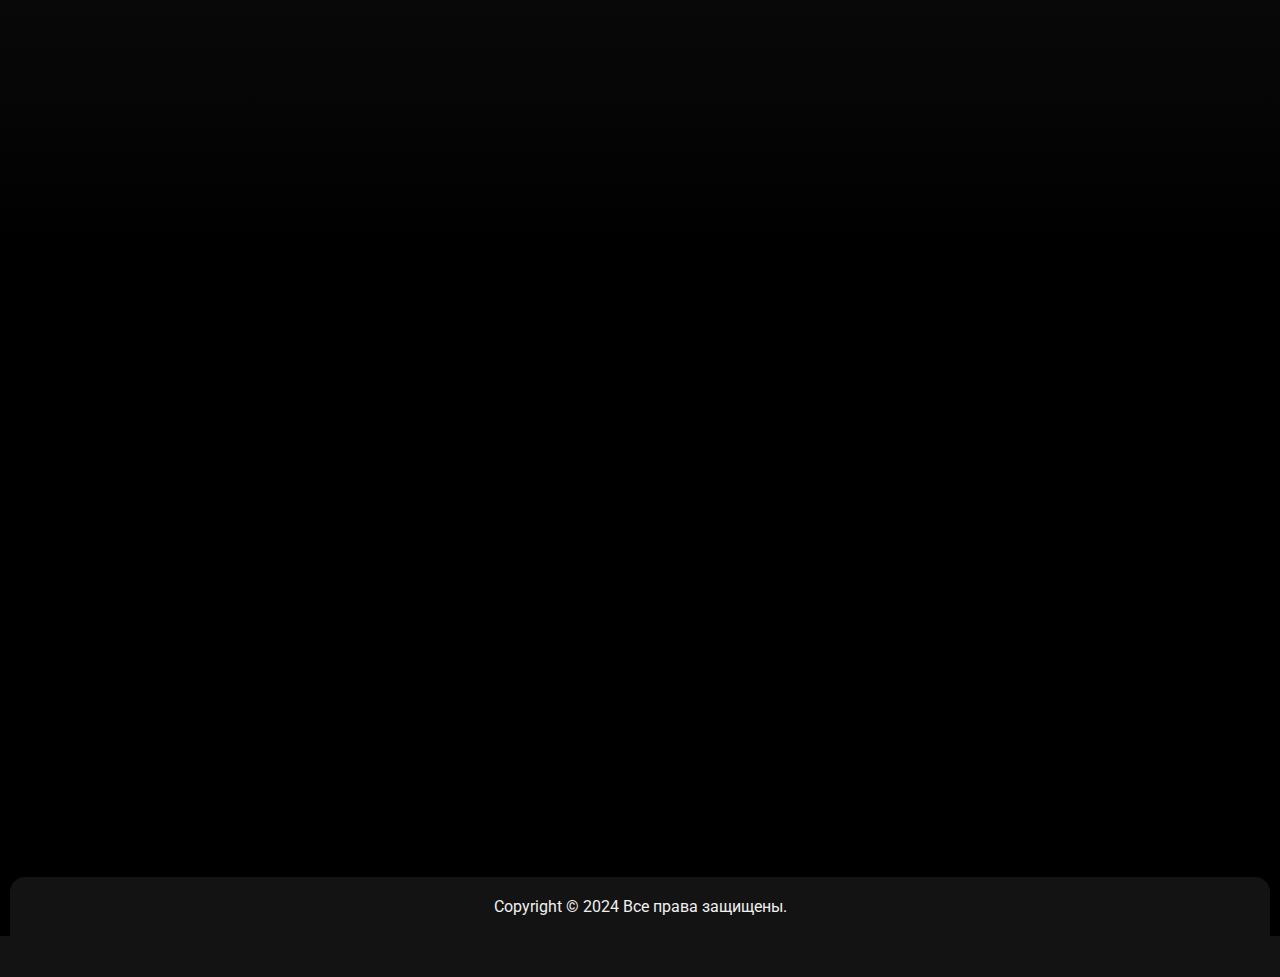
==== commit 8b91b0d0: "com23" ====
--- a/index.html
+++ b/index.html
@@ -4,6 +4,7 @@
     <meta charset="UTF-8" />
     <meta name="viewport" content="width=device-width, initial-scale=1.0" />
     <meta name="author" content="dimas1993_13" />
+    <link href="https://unpkg.com/aos@2.3.1/dist/aos.css" rel="stylesheet">
     <link rel="stylesheet" href="./css/style.css" />
     <link rel="preconnect" href="https://fonts.googleapis.com" />
     <link rel="preconnect" href="https://fonts.gstatic.com" crossorigin />
@@ -21,7 +22,7 @@
     <div class="wrapper">
       <header class="header">
         <div class="container">
-          <div class="header__inner">
+          <div data-aos="fade-down" class="header__inner">
             <div class="logo">
               <a href="./index.html" class="logo__link"
                 ><img src="./img/logo/logo.png" alt="logo" class="logo__img"
@@ -46,12 +47,12 @@
                 <a href="./donat.html" class="nav__link">Донат</a>
               </li>
               <li class="nav__item">
-                <a href="#" class="nav__link">Личный кабинет</a>
+                <a href="./personal-area.html" class="nav__link">Личный кабинет</a>
               </li>
             </ul>
             <ul class="social__list">
               <li class="social__item">
-                <a href="#" class="social__link">
+                <a href="https://www.youtube.com/@RealLifeGTA-5/videos" target="_blank" class="social__link">
                   <svg
                     xmlns="http://www.w3.org/2000/svg"
                     fill="currentColor"
@@ -66,7 +67,7 @@
                 </a>
               </li>
               <li class="social__item">
-                <a href="#" class="social__link">
+                <a href="https://discord.com/invite/Gjc3eGXeGS" target="_blank" class="social__link">
                   <svg
                     xmlns="http://www.w3.org/2000/svg"
                     fill="currentColor"
@@ -85,9 +86,9 @@
         </div>
       </header>
       <main class="main">
-        <section class="home">
+        <section  class="home">
           <div class="container">
-            <div class="home__inner">
+            <div data-aos="fade-up" data-aos-duration="1000" class="home__inner">
               <h2 class="title-h2 title-h2--uppercase">
                 Новый мир в gta5 c режимом
               </h2>
@@ -104,7 +105,8 @@
             </div>
           </div>
         </section>
-        <section class="present">
+        <section data-aos="fade-up"
+        data-aos-duration="1500" class="present">
           <div class="container">
             <div class="present__inner">
               <div class="present__description">
@@ -129,7 +131,8 @@
             </div>
           </div>
         </section>
-        <section id="step" class="step">
+        <section data-aos="fade-up"
+        data-aos-duration="1500" id="step" class="step">
           <div class="container">
             <div class="step__inner">
               <h2 class="title-h2 title-h2--uppercase title-h2--pt">
@@ -202,7 +205,7 @@
         <section class="adwance">
           <div class="awance__inner">
             <ul class="adwance__list">
-              <li class="adwance__item adwance__item--bg">
+              <li data-aos="fade-right" data-aos-duration="1000" class="adwance__item adwance__item--bg">
                 <div class="adwance__item-wrapper1">
                   <svg
                     xmlns="http://www.w3.org/2000/svg"
@@ -223,7 +226,7 @@
                   >
                 </div>
               </li>
-              <li class="adwance__item">
+              <li data-aos="fade-left" data-aos-duration="1000" class="adwance__item">
                 <div class="adwance__item-wrapper2">
                   <svg
                     xmlns="http://www.w3.org/2000/svg"
@@ -251,7 +254,7 @@
       </main>
       <footer class="footer">
         <div class="container">
-          <div class="footer__inner">
+          <div data-aos="fade-up" class="footer__inner">
             <div class="footer__document">
               <h4 class="title__h4">Документы</h4>
               <div class="delimiter"></div>
@@ -273,7 +276,7 @@
               <div class="delimiter"></div>
               <ul class="social__list">
                 <li class="social__item">
-                  <a href="#" class="social__link">
+                  <a href="https://www.youtube.com/@RealLifeGTA-5/videos" target="_blank" class="social__link">
                     <svg
                       xmlns="http://www.w3.org/2000/svg"
                       fill="currentColor"
@@ -288,7 +291,7 @@
                   </a>
                 </li>
                 <li class="social__item">
-                  <a href="#" class="social__link">
+                  <a href="https://discord.com/invite/Gjc3eGXeGS" target="_blank" class="social__link">
                     <svg
                       xmlns="http://www.w3.org/2000/svg"
                       fill="currentColor"
@@ -322,5 +325,7 @@
         </div>
       </footer>
     </div>
+    <script src="https://unpkg.com/aos@2.3.1/dist/aos.js"></script>
+    <script src="./js/main.js"></script>
   </body>
 </html>
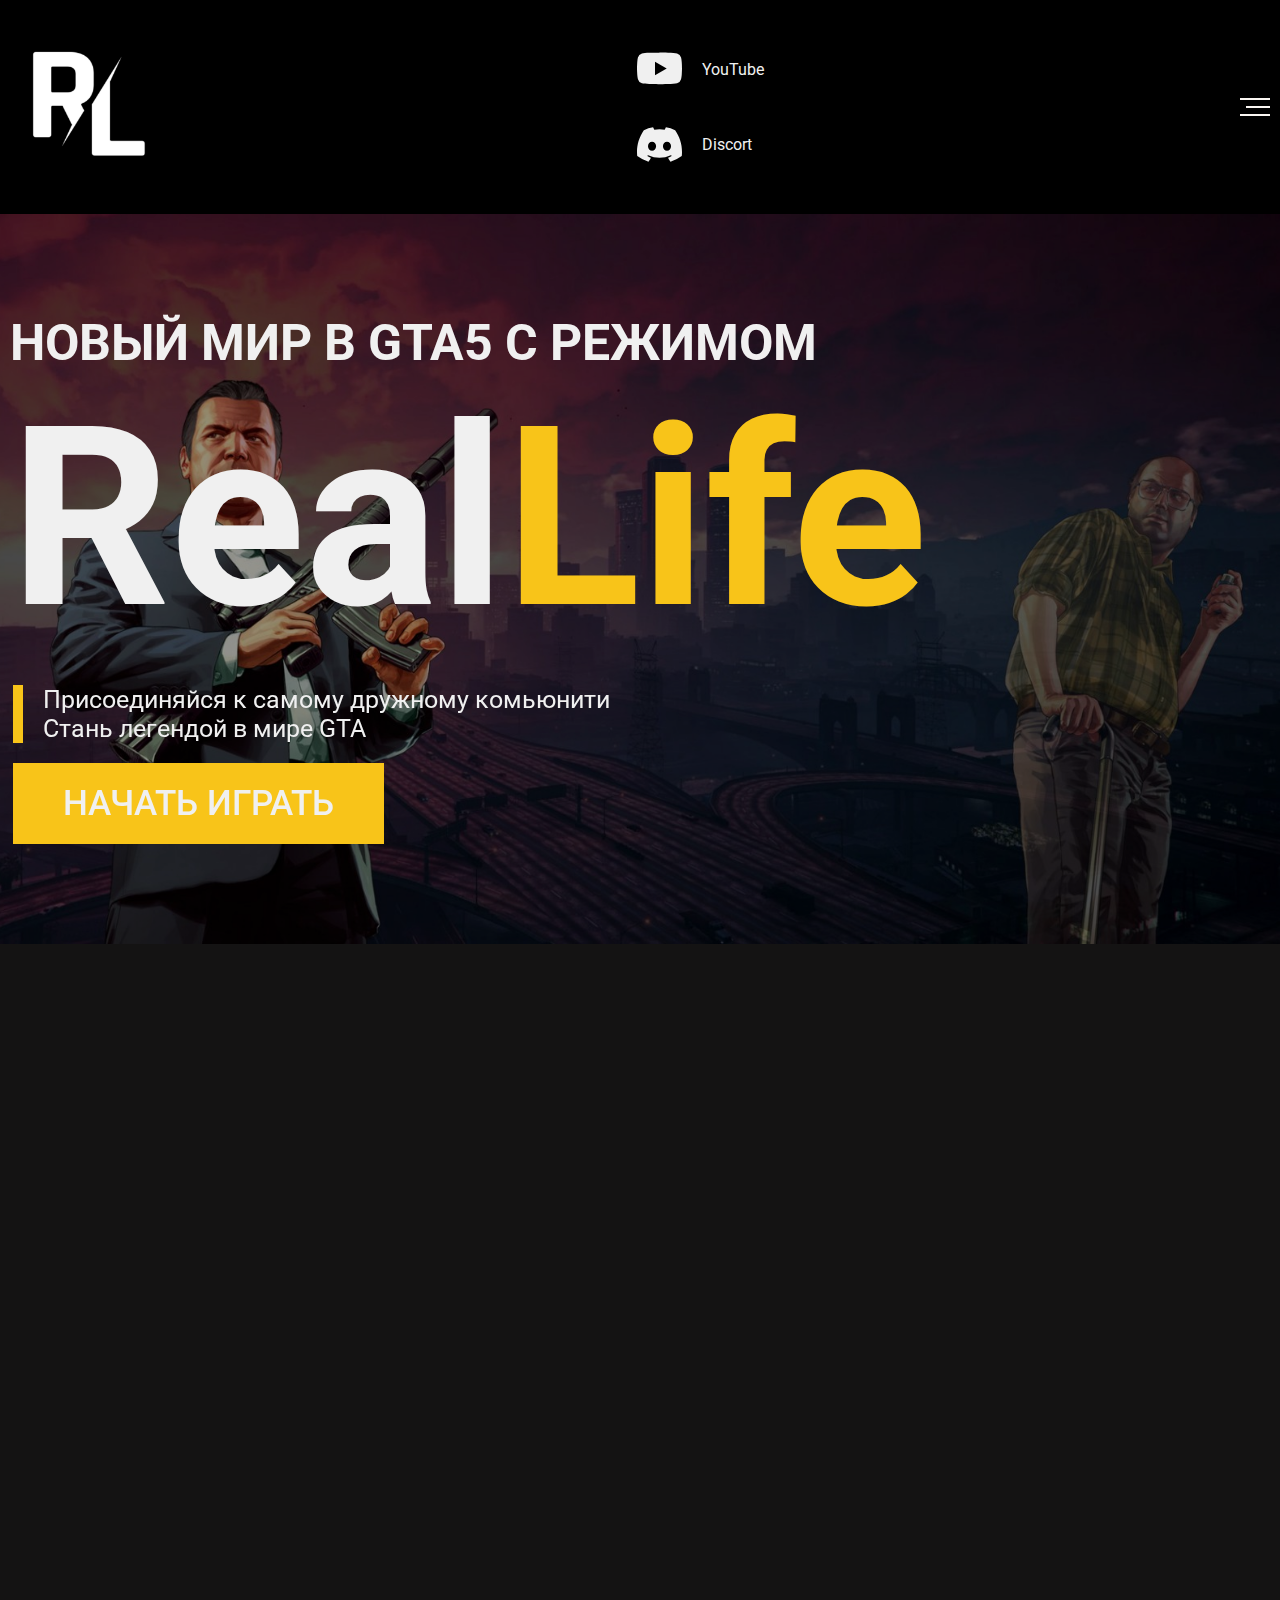
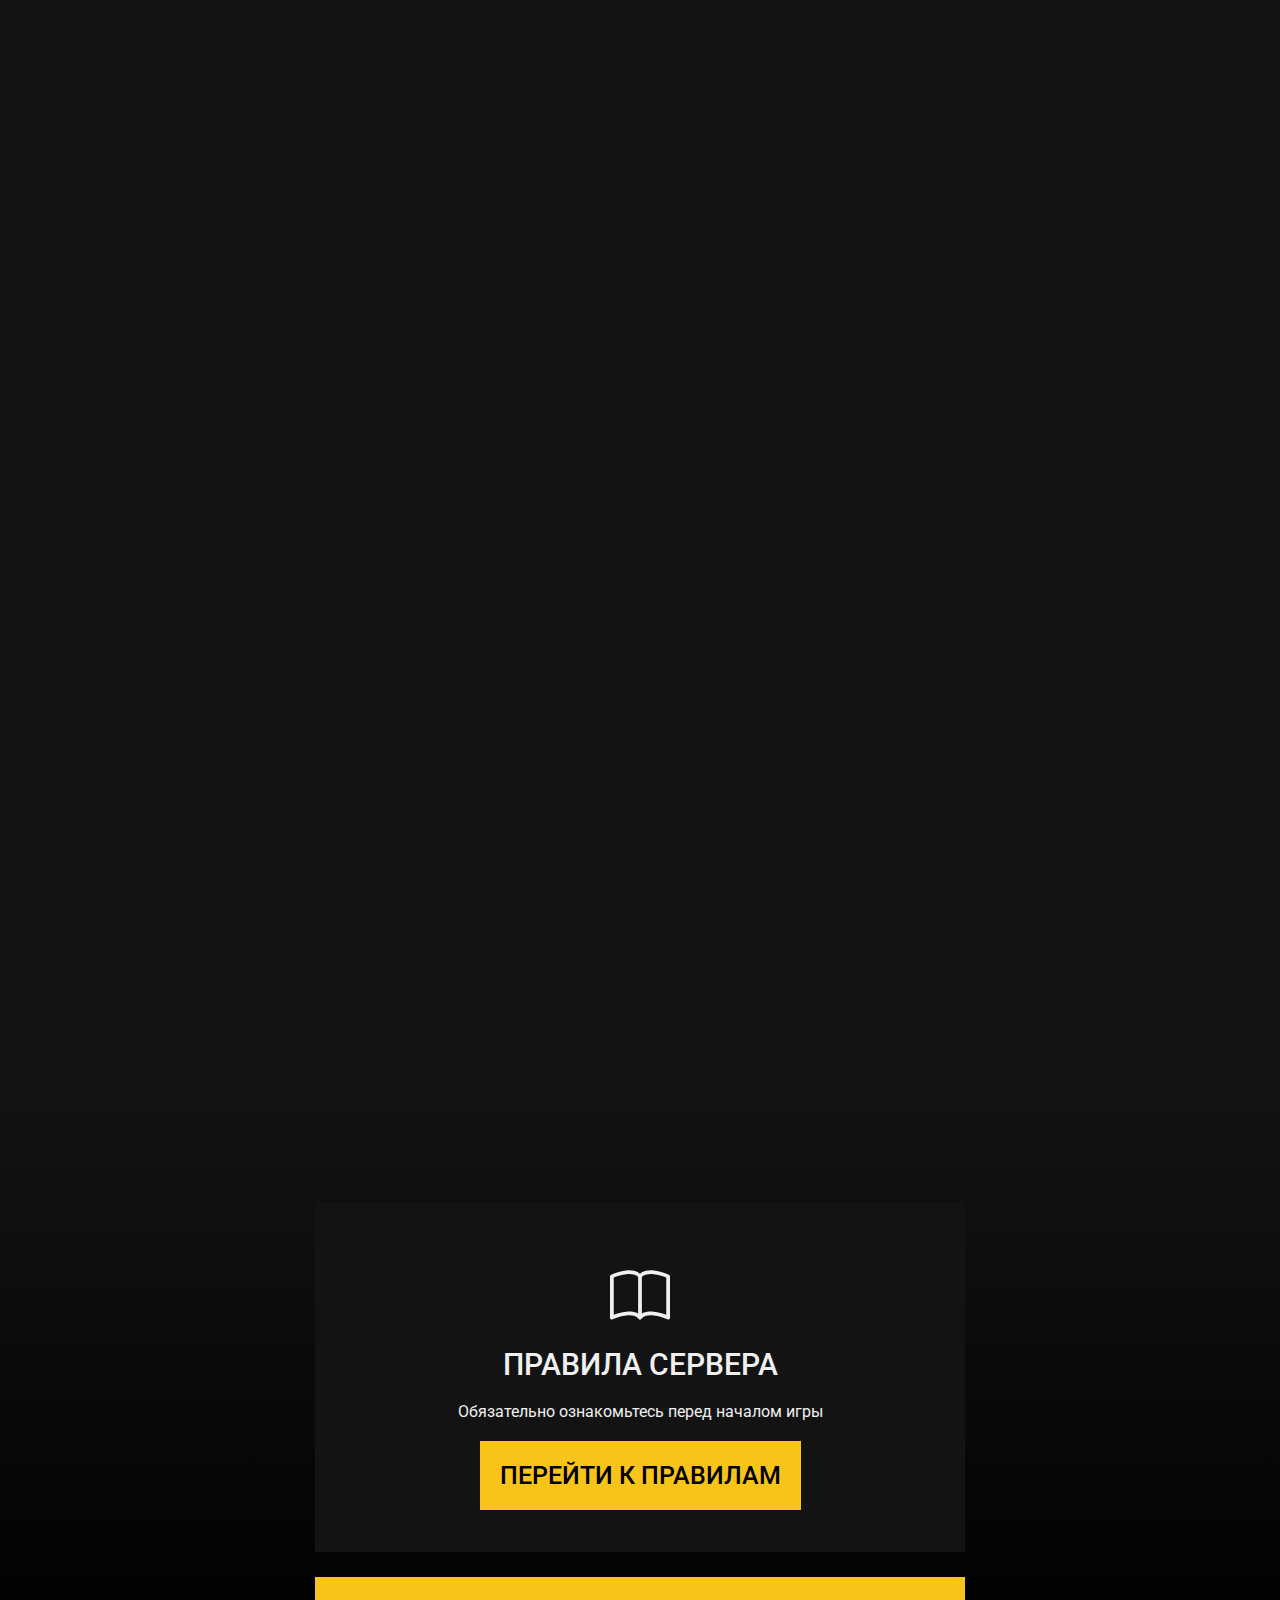
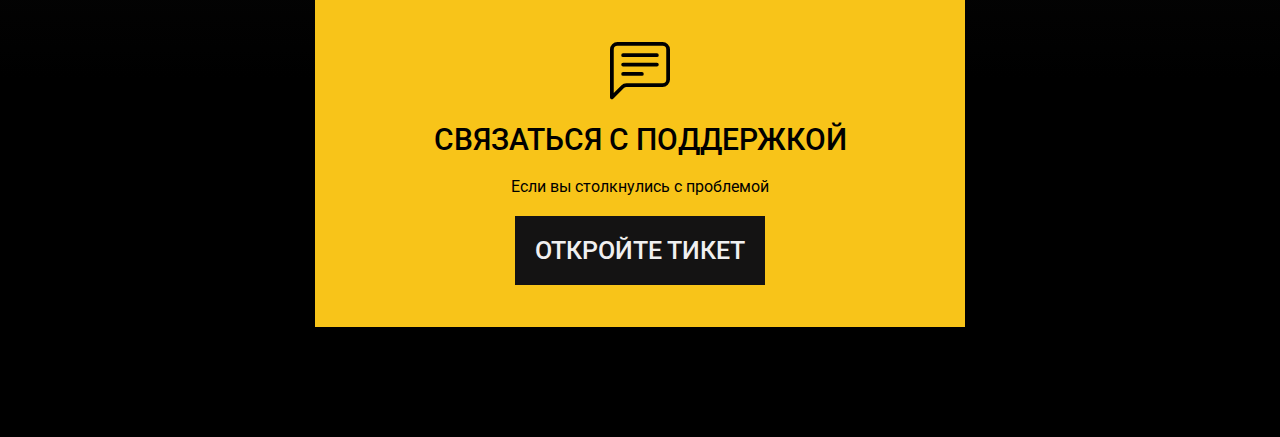
==== commit 45d15381: "mobi1" ====
--- a/index.html
+++ b/index.html
@@ -22,34 +22,43 @@
     <div class="wrapper">
       <header class="header">
         <div class="container">
-          <div data-aos="fade-down" class="header__inner">
+
+
+          <div class="header__inner">
             <div class="logo">
               <a href="./index.html" class="logo__link"
                 ><img src="./img/logo/logo.png" alt="logo" class="logo__img"
               /></a>
             </div>
-            <ul class="nav__list">
-              <li class="nav__item">
-                <a href="./index.html" class="nav__link">Главная</a>
-              </li>
-              <li class="nav__item">
-                <a href="./server-rules.html" class="nav__link"
-                  >Правила сервера</a
-                >
-              </li>
-              <li class="nav__item">
-                <a href="./state-laws.html" class="nav__link">Законы штата</a>
-              </li>
-              <li class="nav__item">
-                <a href="./fractions.html" class="nav__link">Фракции</a>
-              </li>
-              <li class="nav__item">
-                <a href="./donat.html" class="nav__link">Донат</a>
-              </li>
-              <li class="nav__item">
-                <a href="./personal-area.html" class="nav__link">Личный кабинет</a>
-              </li>
-            </ul>
+            <nav class="nav">
+
+              <ul class="nav__list">
+                <li class="nav__item">
+                  <a href="./index.html" class="nav__link">Главная</a>
+                </li>
+                <li class="nav__item">
+                  <a href="./server-rules.html" class="nav__link"
+                    >Правила сервера</a
+                  >
+                </li>
+                <li class="nav__item">
+                  <a href="./state-laws.html" class="nav__link">Законы штата</a>
+                </li>
+                <li class="nav__item">
+                  <a href="./fractions.html" class="nav__link">Фракции</a>
+                </li>
+                <li class="nav__item">
+                  <a href="./donat.html" class="nav__link">Донат</a>
+                </li>
+                <li class="nav__item">
+                  <a href="./personal-area.html" class="nav__link">Личный кабинет</a>
+                </li>
+              </ul>
+            </nav>
+
+
+
+
             <ul class="social__list">
               <li class="social__item">
                 <a href="https://www.youtube.com/@RealLifeGTA-5/videos" target="_blank" class="social__link">
@@ -82,7 +91,13 @@
                 </a>
               </li>
             </ul>
-          </div>
+            <div class="burger">
+              <span></span>
+            </div>
+          </div>
+
+
+          
         </div>
       </header>
       <main class="main">
@@ -110,9 +125,9 @@
           <div class="container">
             <div class="present__inner">
               <div class="present__description">
-                <h2 class="title-h2 title-h2--uppercase">Получи 10 000$</h2>
-                <h2 class="title-h2 title-h2--uppercase">По промокоду</h2>
-                <h3 class="title-h3 title-h3--yellow">gta5</h3>
+                <h2 class="present-h2 title-h2 title-h2--uppercase">Получи 10 000$</h2>
+                <h2 class="present-h2 title-h2 title-h2--uppercase">По промокоду</h2>
+                <h3 class="title-h3 present-h3 title-h3--yellow">gta5</h3>
 
                 <p class="present__text">
                   На эти деньги ты сможешь приобрести себе первый автомобиль,
@@ -135,7 +150,7 @@
         data-aos-duration="1500" id="step" class="step">
           <div class="container">
             <div class="step__inner">
-              <h2 class="title-h2 title-h2--uppercase title-h2--pt">
+              <h2 class="step-h2 title-h2 title-h2--uppercase title-h2--pt">
                 Играй с нами
               </h2>
               <ul class="step__list">
@@ -146,7 +161,7 @@
                     </h4>
                     <h4 class="title__h4 title-h4--uppercase">Купить GTA5</h4>
                     <p class="step__card-text">
-                      Тебе понадобится лицензионная копия игры GTA V, купить её
+                      Тебе понадобится лицензионная копия игры GTA5, купить её
                       можно в электронном магазине
                       <a
                         href="https://store.steampowered.com/"
@@ -175,7 +190,7 @@
                     <p class="step__card-text">
                       В отдельную папку распакуйте лаунчер сервера и запустите
                       его. При запуске, укажите папку распаковки лаунчера , а
-                      затем — папку с игрой GTA 5.
+                      затем — папку с игрой GTA5
                     </p>
                     <a
                       href="https://rage.mp/ru#"
@@ -203,56 +218,59 @@
           </div>
         </section>
         <section class="adwance">
-          <div class="awance__inner">
-            <ul class="adwance__list">
-              <li data-aos="fade-right" data-aos-duration="1000" class="adwance__item adwance__item--bg">
-                <div class="adwance__item-wrapper1">
-                  <svg
-                    xmlns="http://www.w3.org/2000/svg"
-                    fill="currentColor"
-                    class="adwance__icon book"
-                    viewBox="0 0 16 16"
-                  >
-                    <path
-                      d="M1 2.828c.885-.37 2.154-.769 3.388-.893 1.33-.134 2.458.063 3.112.752v9.746c-.935-.53-2.12-.603-3.213-.493-1.18.12-2.37.461-3.287.811zm7.5-.141c.654-.689 1.782-.886 3.112-.752 1.234.124 2.503.523 3.388.893v9.923c-.918-.35-2.107-.692-3.287-.81-1.094-.111-2.278-.039-3.213.492zM8 1.783C7.015.936 5.587.81 4.287.94c-1.514.153-3.042.672-3.994 1.105A.5.5 0 0 0 0 2.5v11a.5.5 0 0 0 .707.455c.882-.4 2.303-.881 3.68-1.02 1.409-.142 2.59.087 3.223.877a.5.5 0 0 0 .78 0c.633-.79 1.814-1.019 3.222-.877 1.378.139 2.8.62 3.681 1.02A.5.5 0 0 0 16 13.5v-11a.5.5 0 0 0-.293-.455c-.952-.433-2.48-.952-3.994-1.105C10.413.809 8.985.936 8 1.783"
-                    />
-                  </svg>
-                  <h4 class="title__h4 title-h4--uppercase">Правила сервера</h4>
-                  <p class="adwance__text">
-                    Обязательно ознакомьтесь перед началом игры
-                  </p>
-                  <a href="./server-rules.html" class="adwance__btn1"
-                    >Перейти к правилам</a
-                  >
-                </div>
-              </li>
-              <li data-aos="fade-left" data-aos-duration="1000" class="adwance__item">
-                <div class="adwance__item-wrapper2">
-                  <svg
-                    xmlns="http://www.w3.org/2000/svg"
-                    fill="currentColor"
-                    class="adwance__icon chat"
-                    viewBox="0 0 16 16"
-                  >
-                    <path
-                      d="M14 1a1 1 0 0 1 1 1v8a1 1 0 0 1-1 1H4.414A2 2 0 0 0 3 11.586l-2 2V2a1 1 0 0 1 1-1zM2 0a2 2 0 0 0-2 2v12.793a.5.5 0 0 0 .854.353l2.853-2.853A1 1 0 0 1 4.414 12H14a2 2 0 0 0 2-2V2a2 2 0 0 0-2-2z"
-                    />
-                    <path
-                      d="M3 3.5a.5.5 0 0 1 .5-.5h9a.5.5 0 0 1 0 1h-9a.5.5 0 0 1-.5-.5M3 6a.5.5 0 0 1 .5-.5h9a.5.5 0 0 1 0 1h-9A.5.5 0 0 1 3 6m0 2.5a.5.5 0 0 1 .5-.5h5a.5.5 0 0 1 0 1h-5a.5.5 0 0 1-.5-.5"
-                    />
-                  </svg>
-                  <h4 class="title__h4 title-h4--uppercase">
-                    Связаться с поддержкой
-                  </h4>
-                  <p class="adwance__text">Если вы столкнулись с проблемой</p>
-                  <a href="#" class="adwance__btn2">Откройте тикет</a>
-                </div>
-              </li>
-            </ul>
+          <div class="container">
+            <div class="awance__inner">
+              <ul class="adwance__list">
+                <li class="adwance__item adwance__item--bg">
+                  <div class="adwance__item-wrapper1">
+                    <svg
+                      xmlns="http://www.w3.org/2000/svg"
+                      fill="currentColor"
+                      class="adwance__icon book"
+                      viewBox="0 0 16 16"
+                    >
+                      <path
+                        d="M1 2.828c.885-.37 2.154-.769 3.388-.893 1.33-.134 2.458.063 3.112.752v9.746c-.935-.53-2.12-.603-3.213-.493-1.18.12-2.37.461-3.287.811zm7.5-.141c.654-.689 1.782-.886 3.112-.752 1.234.124 2.503.523 3.388.893v9.923c-.918-.35-2.107-.692-3.287-.81-1.094-.111-2.278-.039-3.213.492zM8 1.783C7.015.936 5.587.81 4.287.94c-1.514.153-3.042.672-3.994 1.105A.5.5 0 0 0 0 2.5v11a.5.5 0 0 0 .707.455c.882-.4 2.303-.881 3.68-1.02 1.409-.142 2.59.087 3.223.877a.5.5 0 0 0 .78 0c.633-.79 1.814-1.019 3.222-.877 1.378.139 2.8.62 3.681 1.02A.5.5 0 0 0 16 13.5v-11a.5.5 0 0 0-.293-.455c-.952-.433-2.48-.952-3.994-1.105C10.413.809 8.985.936 8 1.783"
+                      />
+                    </svg>
+                    <h4 class="adwance-h4 title__h4 title-h4--uppercase">Правила сервера</h4>
+                    <p class="adwance__text">
+                      Обязательно ознакомьтесь перед началом игры
+                    </p>
+                    <a href="./server-rules.html" class="adwance__btn1"
+                      >Перейти к правилам</a
+                    >
+                  </div>
+                </li>
+                <li class="adwance__item">
+                  <div class="adwance__item-wrapper2">
+                    <svg
+                      xmlns="http://www.w3.org/2000/svg"
+                      fill="currentColor"
+                      class="adwance__icon chat"
+                      viewBox="0 0 16 16"
+                    >
+                      <path
+                        d="M14 1a1 1 0 0 1 1 1v8a1 1 0 0 1-1 1H4.414A2 2 0 0 0 3 11.586l-2 2V2a1 1 0 0 1 1-1zM2 0a2 2 0 0 0-2 2v12.793a.5.5 0 0 0 .854.353l2.853-2.853A1 1 0 0 1 4.414 12H14a2 2 0 0 0 2-2V2a2 2 0 0 0-2-2z"
+                      />
+                      <path
+                        d="M3 3.5a.5.5 0 0 1 .5-.5h9a.5.5 0 0 1 0 1h-9a.5.5 0 0 1-.5-.5M3 6a.5.5 0 0 1 .5-.5h9a.5.5 0 0 1 0 1h-9A.5.5 0 0 1 3 6m0 2.5a.5.5 0 0 1 .5-.5h5a.5.5 0 0 1 0 1h-5a.5.5 0 0 1-.5-.5"
+                      />
+                    </svg>
+                    <h4 class="adwance-h4 title__h4 title-h4--uppercase">
+                      Связаться с поддержкой
+                    </h4>
+                    <p class="adwance__text">Если вы столкнулись с проблемой</p>
+                    <a href="#" class="adwance__btn2">Откройте тикет</a>
+                  </div>
+                </li>
+              </ul>
+            </div>
+
           </div>
         </section>
       </main>
-      <footer class="footer">
+      <footer class="footer n">
         <div class="container">
           <div data-aos="fade-up" class="footer__inner">
             <div class="footer__document">
@@ -274,7 +292,7 @@
             <div class="footer__social">
               <h4 class="title__h4">Социальные сети</h4>
               <div class="delimiter"></div>
-              <ul class="social__list">
+              <ul class="footer__social--mt social__list">
                 <li class="social__item">
                   <a href="https://www.youtube.com/@RealLifeGTA-5/videos" target="_blank" class="social__link">
                     <svg
--- a/css/style.css
+++ b/css/style.css
@@ -20,6 +20,9 @@
   margin: 0 auto;
   padding: 0 10px;
 }
+.n{
+  display: none;
+}
 
 body {
   background-color: #141313;
@@ -90,6 +93,55 @@
 .social__svg.youtube:hover {
   color: #FF0000;
 }
+
+
+
+
+
+
+
+
+
+
+/* Добавляет класс active для анимации иконки бургера */
+.burger.active span{
+  transform: scale(0);/*убирает среднюю полоску в ноль*/
+}
+.burger.active::before{
+  top: 50%;
+  transform: rotate(-45deg) translate(0, -50%)
+}
+.burger.active::after{
+  bottom: 50%;
+  transform: rotate(45deg) translate(0, 50%)
+}
+
+
+
+.open{
+  display: flex ;
+}
+@keyframes burgerAnimation {
+  from {opacity: 0;}
+  to {opacity: 1;}
+}
+
+
+
+
+
+
+
+
+
+
+
+
+
+
+
+
+
 
 /* home */
 
@@ -290,9 +342,9 @@
 .adwance__item {
 
   width: 650px;
-  min-height: 350px;
+  max-height: 350px;
   background-color:#f8c419;
-
+  padding: 15px 0;
 }
 .adwance__item--bg {
   background-color:#141313;
@@ -368,6 +420,7 @@
   padding: 30px 0;
   display: flex;
   justify-content: space-between;
+  gap: 20px;
 }
 .delimiter {
   margin-top: 10px;
@@ -400,9 +453,11 @@
   flex-direction: column;
   align-items: start;
 
+
+}
+.footer__social--mt {
   margin-top: 30px;
 }
-
 .social__link {
   display: flex;
   justify-content: center;
@@ -422,3 +477,257 @@
 .footer__copyright {
   text-align: center;
 }
+
+
+
+
+
+/* mobil navi */
+.burger {
+  display: none;/*flex*/ /*замена значения flex на none чтоб скрыть иконку*/ 
+  position: relative;
+  z-index: 50;
+  align-items: center;
+  justify-content: flex-end;
+  width: 30px;
+  height: 18px;
+}
+.burger span{
+  height: 2px;
+  width: 80%;
+  transform: scale(1);
+  background-color: #faf6f2;
+}
+.burger::before, .burger::after{
+  content: '';
+  position: absolute;
+  height: 2px;
+  width: 100%;
+  background-color: #faf6f2;
+  transition: all 0.3s ease 0s;
+}
+.burger::before{
+  top: 0;
+}
+.burger::after{
+  bottom: 0;
+}
+
+/* Добавляем класс active для анимации иконки бургера */
+.burger.active span{
+  transform: scale(0);/*убирает среднюю полоску в ноль*/
+}
+.burger.active::before{
+  top: 50%;
+  transform: rotate(-45deg) translate(0, -50%)
+}
+.burger.active::after{
+  bottom: 50%;
+  transform: rotate(45deg) translate(0, 50%)
+}
+
+
+
+
+
+/* При разрешении экрана 900px и ниже, выводим на экран иконку бургера */
+@media(max-width:1300px) {
+  .burger{
+    display: flex;
+  }
+  .nav{
+    display: none;/*flex*/ /*замена значения flex на none чтоб отобразить меню при клике*/ 
+    flex-direction: column;
+    text-align: start;
+    position: fixed;
+    height: 100%;
+    width: 100%;
+    top: 0;
+    bottom: 0;
+    left: 0;
+    right: 0;
+    z-index: 50;
+    overflow-y: auto;
+    padding: 50px 40px;
+    background-color: black;
+    animation: burgerAnimation 0.4s;    
+  }
+  .nav ul{
+    flex-direction: column;
+    row-gap: 30px;
+  }
+}
+.open{
+  display: flex !important;
+}
+@keyframes burgerAnimation {
+  from {opacity: 0;}
+  to {opacity: 1;}
+}
+@media(max-width:1619px){
+  .present__inner{
+    align-items: center;
+  }
+  .present__text{
+    font-size: 21px;
+  }
+  .present-h2{
+    font-size: 40px;
+  }
+  
+}
+@media(max-width:1150px){
+  .present__text{
+    font-size: 16px;
+    padding-top: 0;
+  }
+  .present-h2{
+    font-size: 30px;
+  }
+}
+@media(max-width:1049px){
+  .step__inner{
+    padding: 90px 0 90px;
+  }
+  .step__list{
+    padding-top: 30px;
+    gap: 70px;
+  }
+  .step__card{
+    gap:5px;
+  }
+  .step__card-btn{
+    font-size: 20px;
+  }
+}
+@media(max-width:980px){
+  .footer__inner{
+    flex-wrap: wrap;
+  }
+  .footer__inner{
+    flex-direction: column;
+    align-items:center;
+    gap: 80px;
+  }
+}
+@media(max-width:950px){
+  .title-h2 {
+    font-size: 40px;
+  }
+  .title-h1 {
+    font-size: 196px;
+  }
+  .home__link{
+    font-size: 25px;
+  }
+
+}
+
+@media(max-width:750px){
+  .title-h2 {
+    font-size: 30px;
+  }
+  .title-h1 {
+    font-size: 155px;
+  }
+  .home-subtitle{
+    font-size: 18px;
+  }
+  .home__link{
+    font-size: 20px;
+    padding: 20px 30px;
+  }
+  .present__inner{
+    flex-direction: column;
+  }
+  .adwance-h4{
+    font-size: 20px;
+  }
+  .adwance__btn1, .adwance__btn2{
+    font-size: 16px;
+  }
+}
+@media(max-width:600px){
+  .title-h2 {
+    font-size: 21px;
+  }
+  .step-h2 {
+    font-size: 30px;
+  }
+  .title-h1 {
+    font-size: 110px;
+  }
+  .present-h2{
+    font-size: 40px;
+  }
+  .adwance__text {
+    font-size: 16px;
+  }
+  .adwance__btn1, .adwance__btn2{
+    font-size: 16px;
+  }
+  .adwance__item-wrapper1, .adwance__item-wrapper2{
+    padding: 10px;
+  }
+  .adwance__item{
+    display: flex;
+    justify-content: center;
+    align-items: center;
+  }
+}
+@media(max-width:460px){
+  .adwance__item-wrapper1 .adwance__text {
+  max-width: 210px;
+  }
+}
+@media (max-width:449px){
+}
+@media(max-width:430px){
+  .title-h2 {
+    font-size: 16px;
+  }
+  .step-h2 {
+    font-size: 30px;
+  }
+  .present-h2{
+    font-size: 40px;
+  }
+  .title-h1 {
+    font-size: 80px;
+  }
+  .home__inner{
+    padding: 120px 0 120px;
+  }
+}
+@media(max-width:400px){
+  .logo__img {
+    width: 100px;
+  }
+
+  .social__svg{
+    width: 35px;
+  }
+  .description__text{
+    padding: 0 25px;
+  }
+}
+
+
+
+
+
+
+
+
+
+
+
+
+
+
+
+
+
+
+
+@media(max-width:900px){}
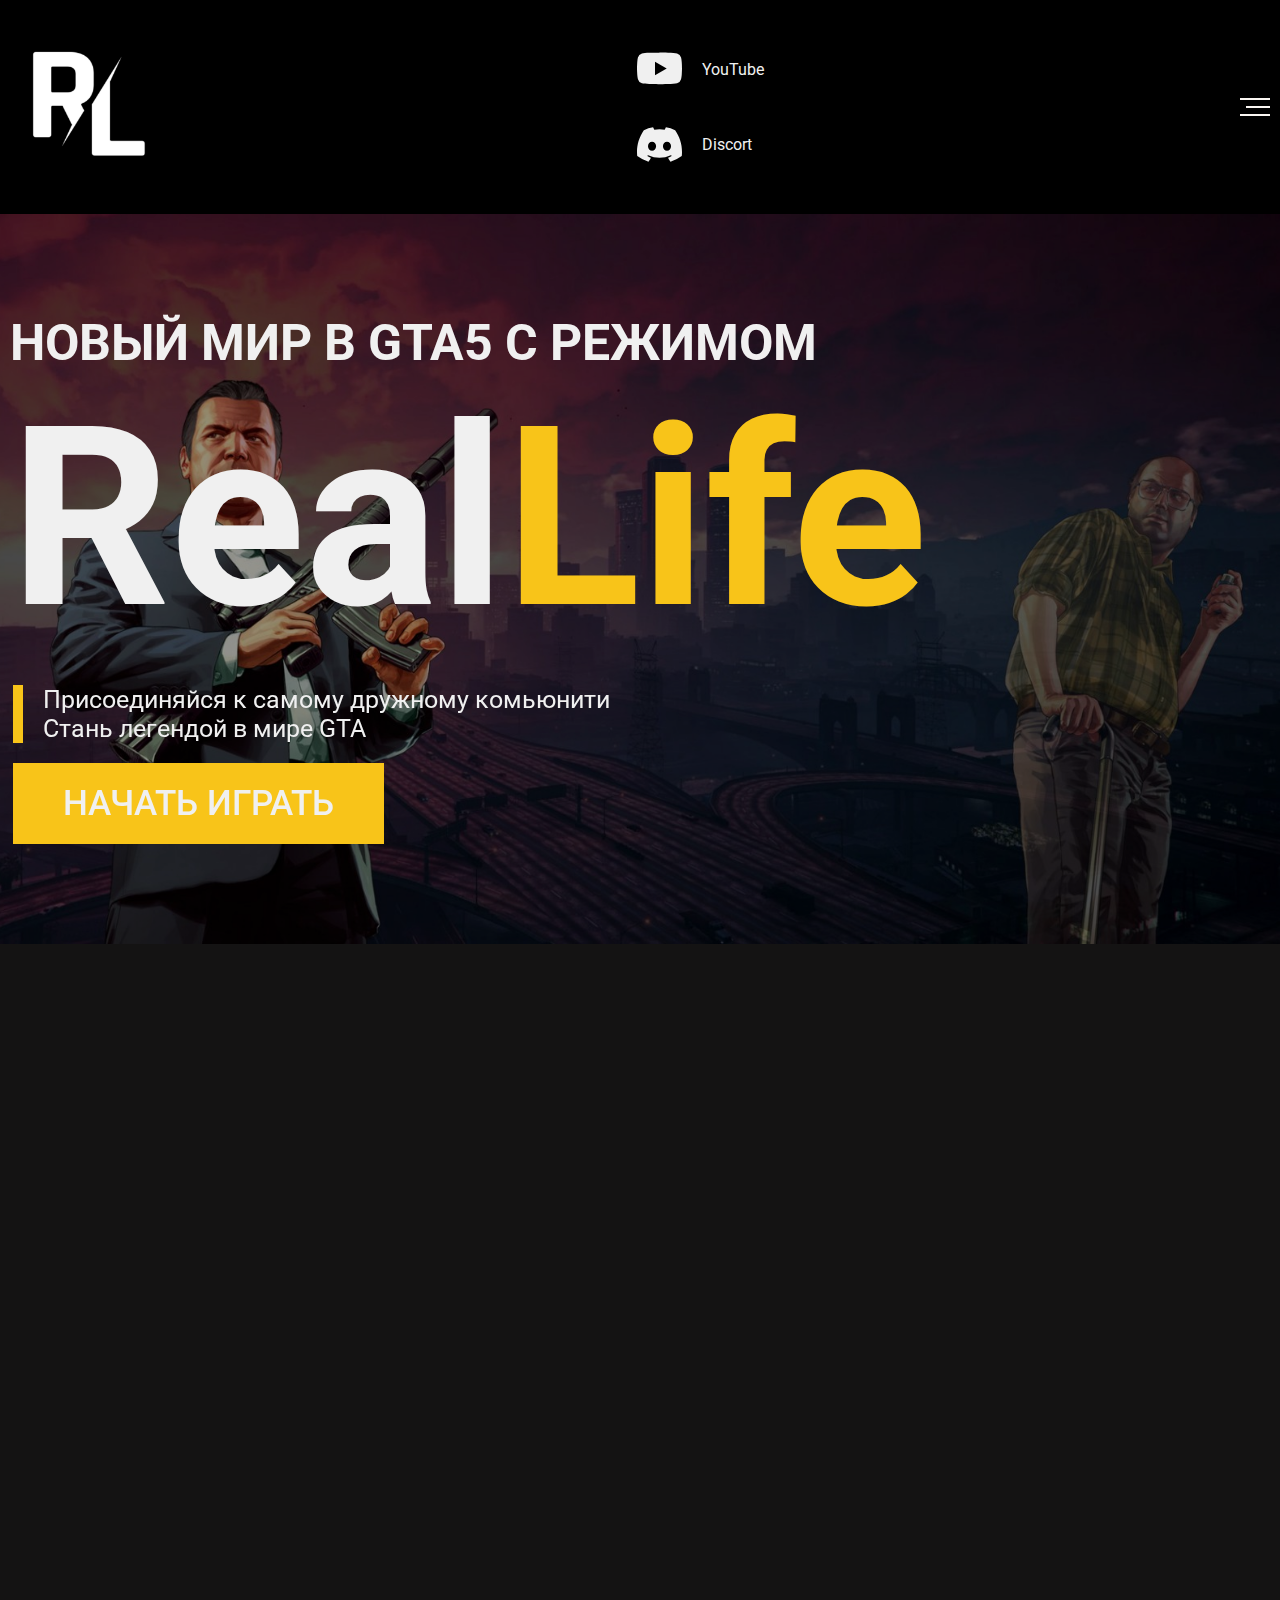
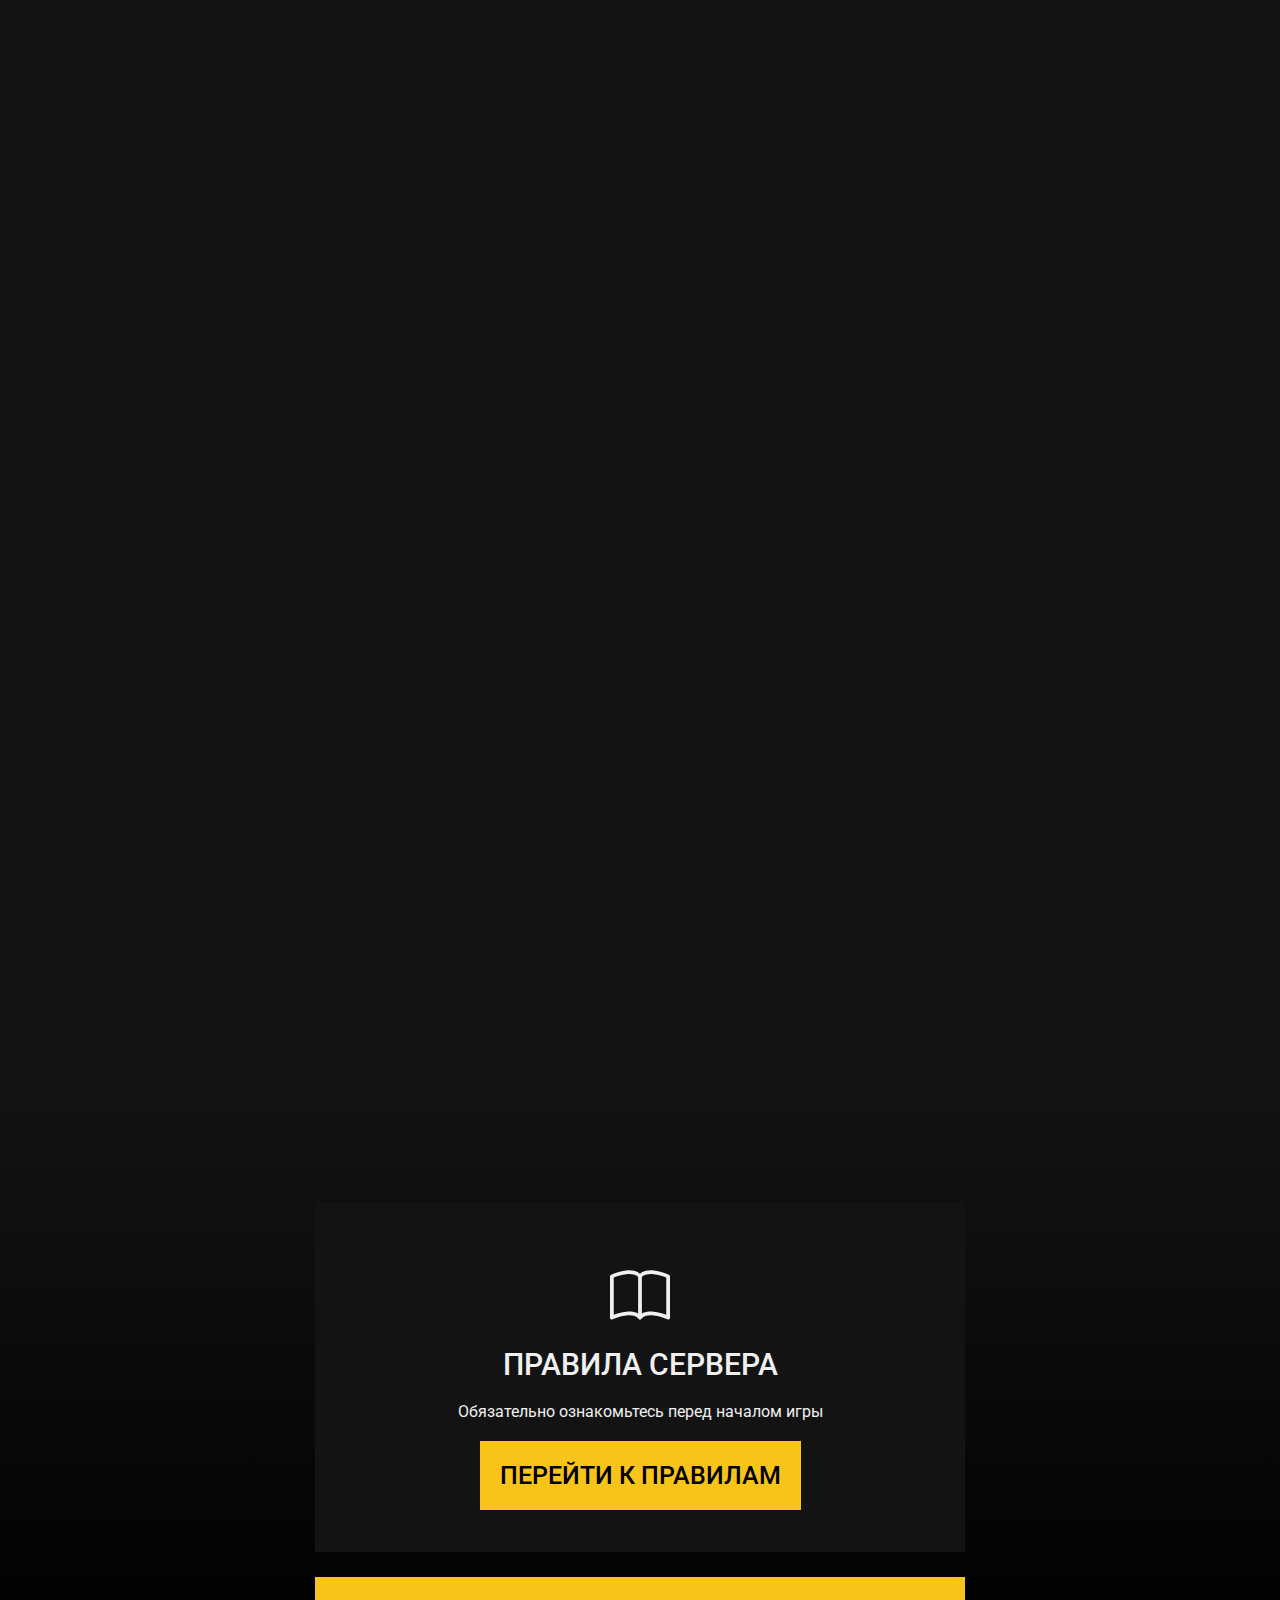
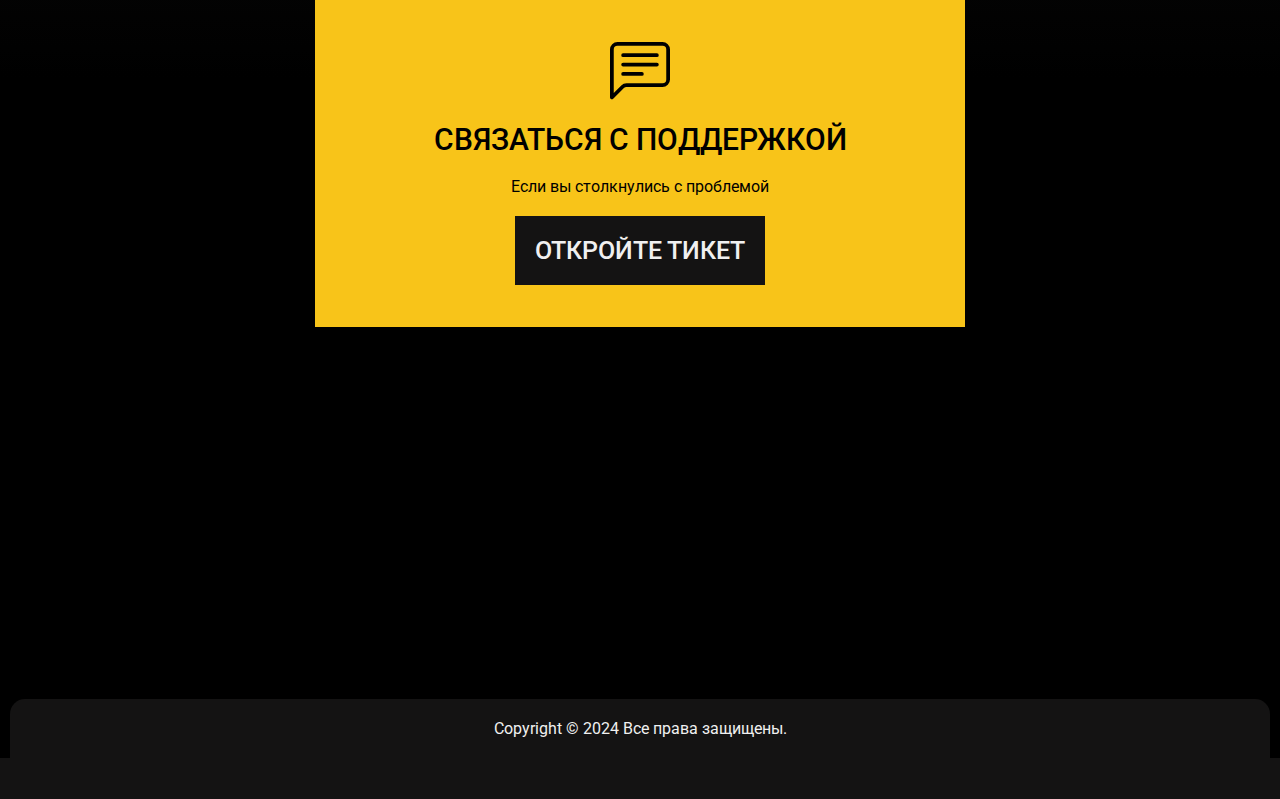
==== commit 3172501d: "mobi2" ====
--- a/index.html
+++ b/index.html
@@ -270,7 +270,7 @@
           </div>
         </section>
       </main>
-      <footer class="footer n">
+      <footer class="footer">
         <div class="container">
           <div data-aos="fade-up" class="footer__inner">
             <div class="footer__document">
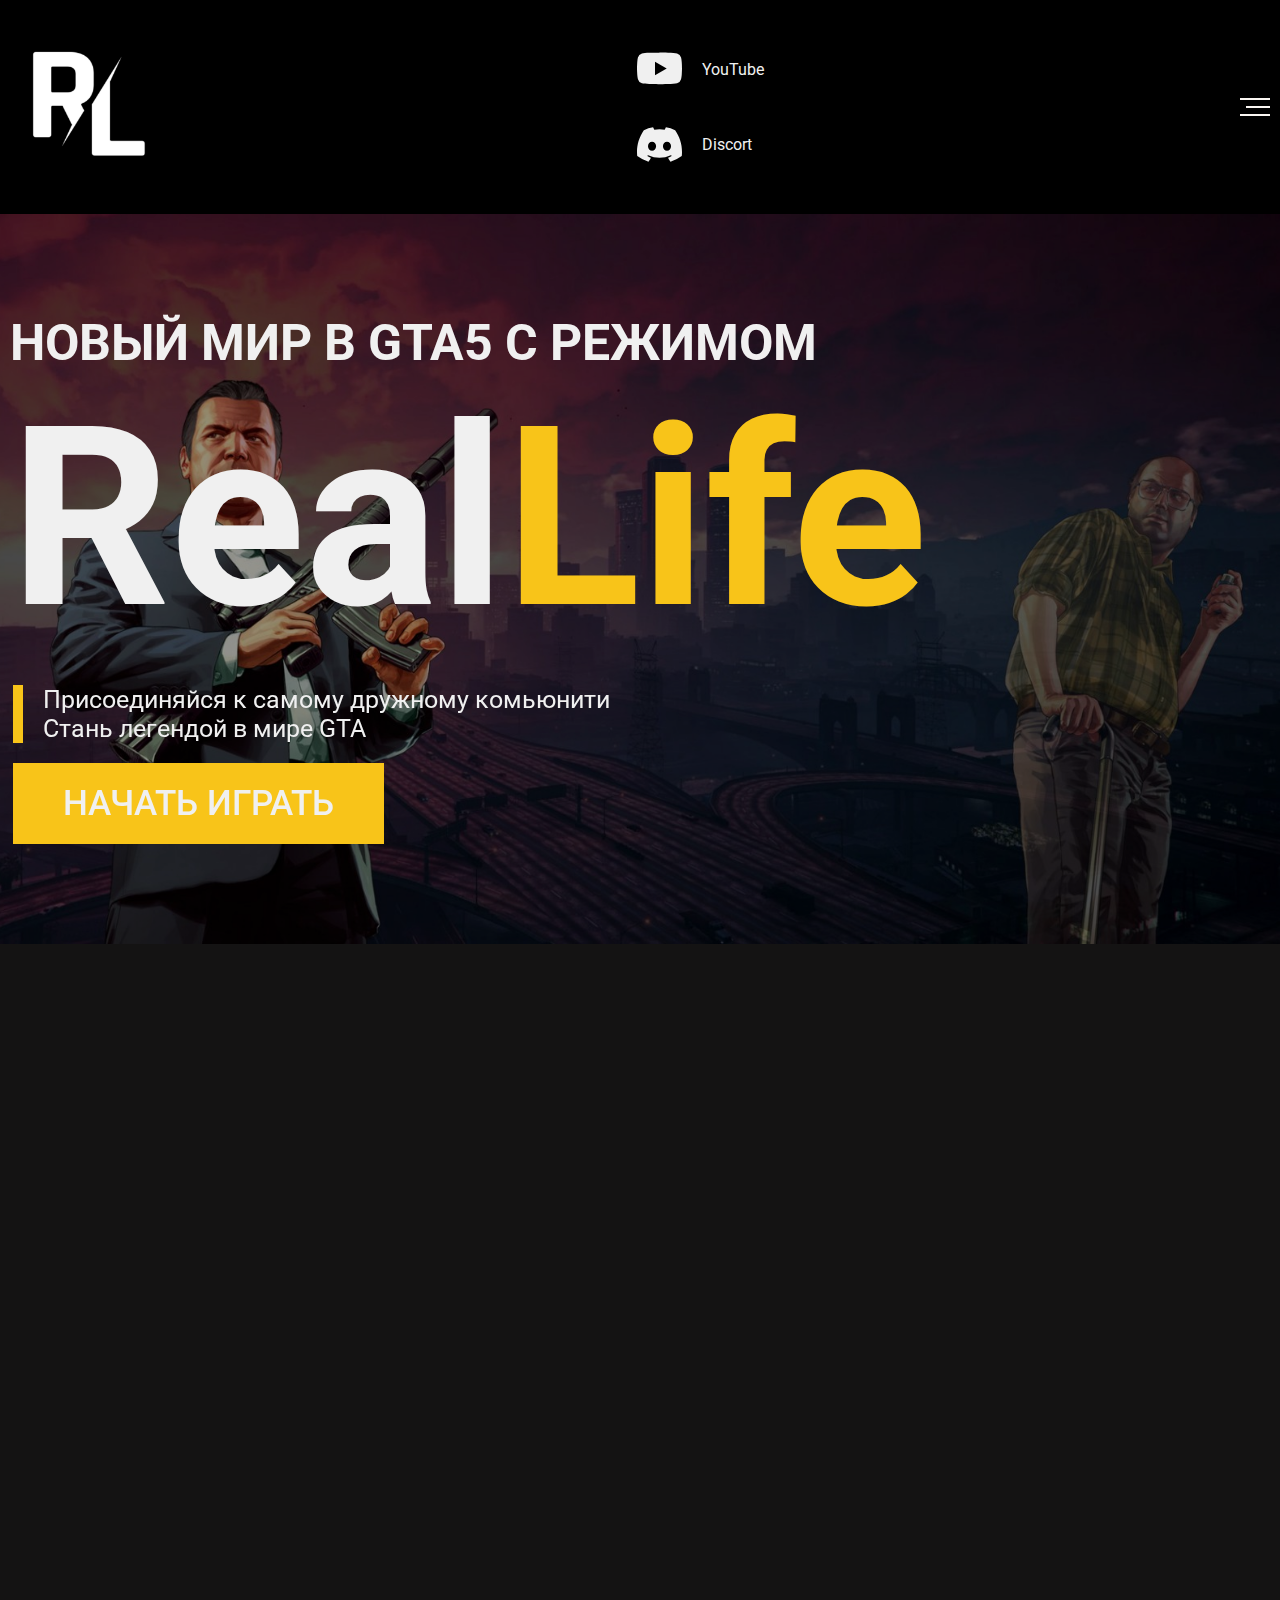
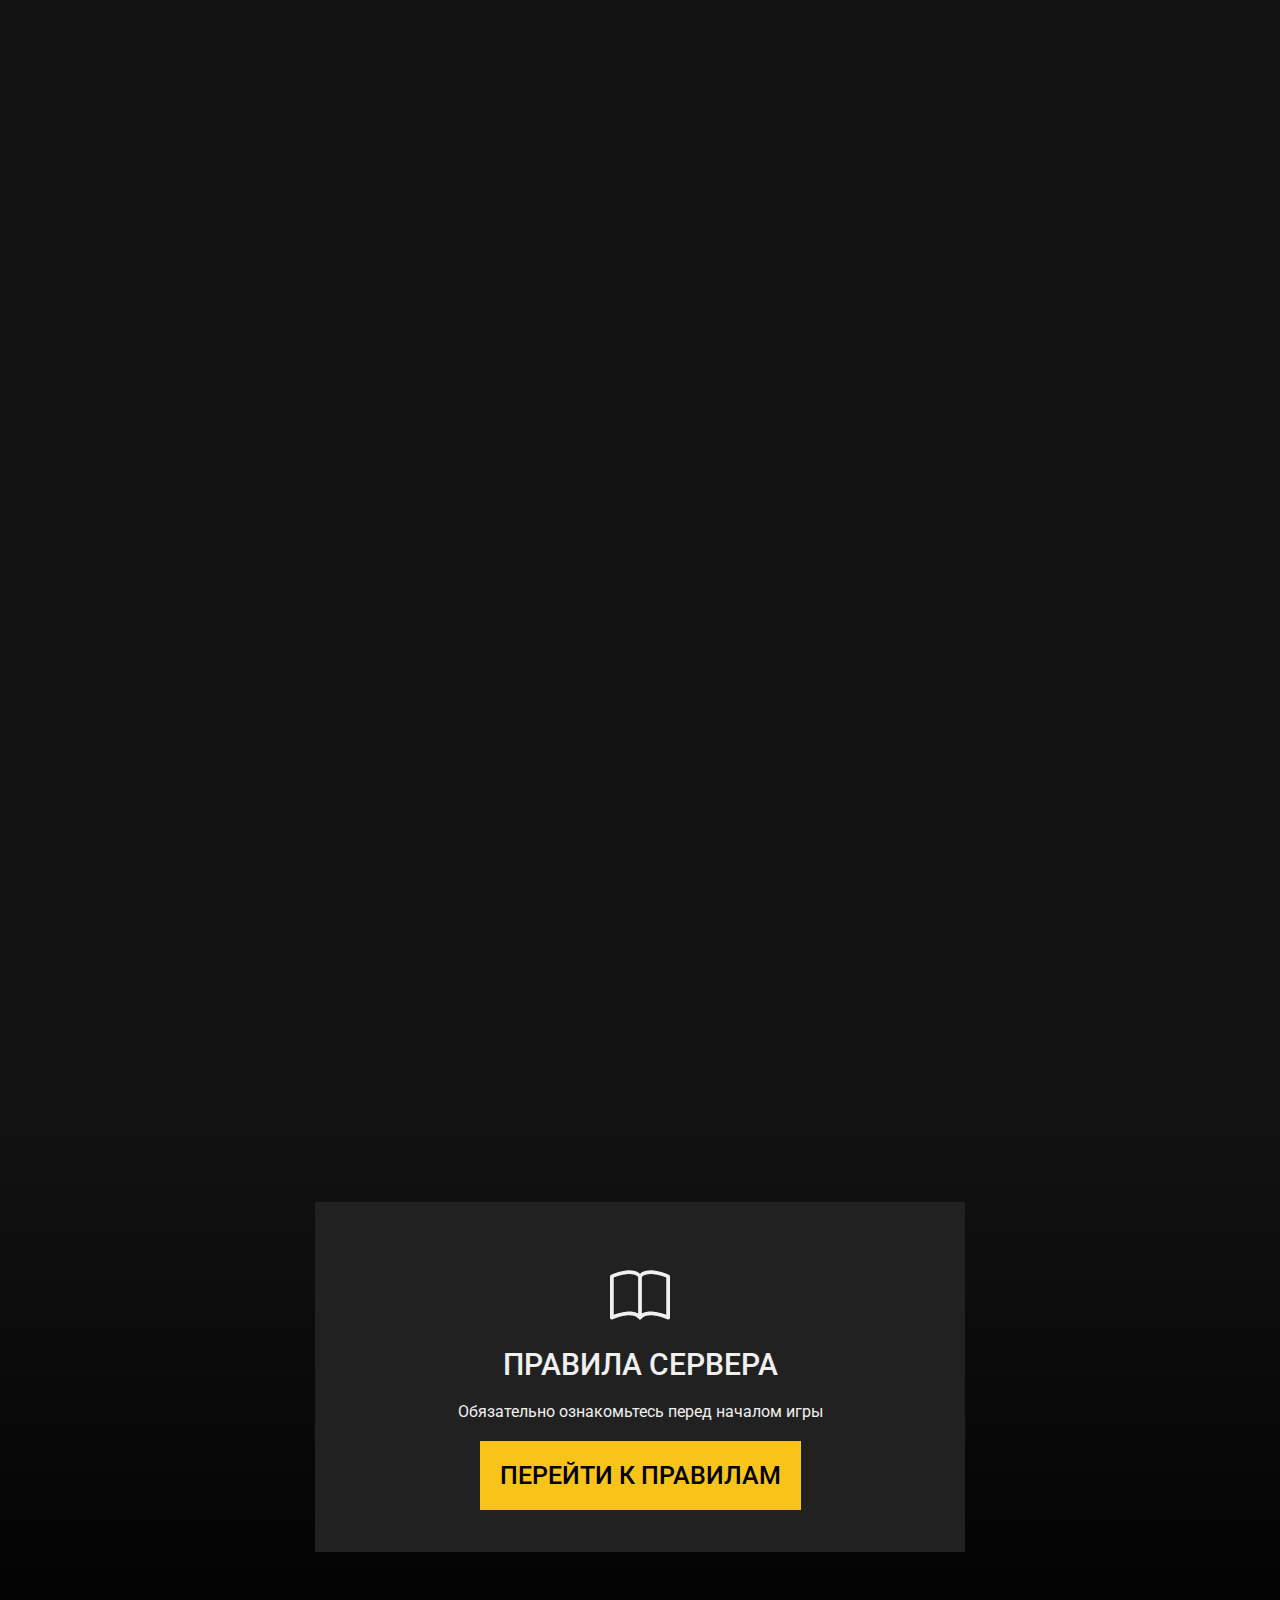
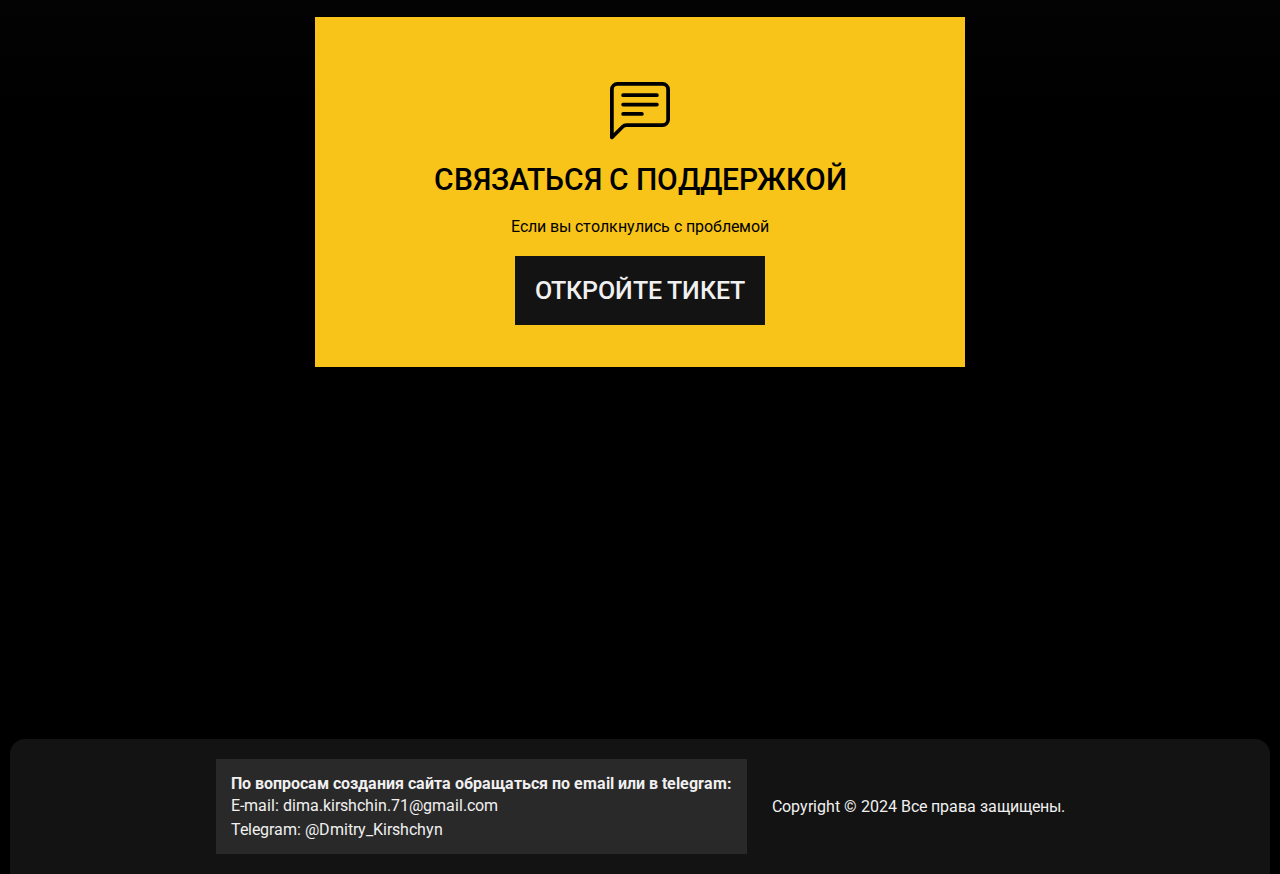
==== commit 54e89751: "co64" ====
--- a/index.html
+++ b/index.html
@@ -336,6 +336,23 @@
             </div>
           </div>
           <div class="footer__bottom">
+            <div class="advertising">
+              <h4 class="h4-title">
+                По вопросам создания сайта обращаться по email или в telegram:
+              </h4>
+              <ul class="advertising__list">
+                <li class="advertising__item">
+                  <a href="mailto:dima.kirshchin.71@gmail.com"
+                    >E-mail: <span>dima.kirshchin.71@gmail.com</span></a
+                  >
+                </li>
+                <li class="advertising__item">
+                  <a href="http://t.me/Dmitry_Kirshchyn/">
+                    Telegram: <span>@Dmitry_Kirshchyn</span></a
+                  >
+                </li>
+              </ul>
+            </div>
             <p class="footer__copyright">
               Copyright © 2024 Все права защищены.
             </p>
--- a/css/style.css
+++ b/css/style.css
@@ -337,7 +337,7 @@
   display: flex;
   justify-content: space-around;
   flex-wrap: wrap;
-  gap: 25px;
+  gap: 65px;
 }
 .adwance__item {
 
@@ -347,7 +347,7 @@
   padding: 15px 0;
 }
 .adwance__item--bg {
-  background-color:#141313;
+  background-color:#222121;
 }
 .adwance__item-wrapper1 {
   padding: 50px 80px;
@@ -470,12 +470,36 @@
 }
 
 .footer__bottom {
+  display: flex;
+  justify-content: center;
+  align-items:center;
+
+  gap: 25px;
   background-color: #141313;
   padding: 20px 0;
   border-radius: 15px 15px 0 0;
 }
-.footer__copyright {
-  text-align: center;
+
+
+.advertising {
+  background-color:#2a2929;
+  padding: 15px;
+  /* border-radius: 15px; */
+}
+
+.advertising__list {
+  padding-top: 3px;
+}
+.advertising__item {
+  margin-bottom: 5px;
+  &:last-child{
+    margin-bottom: 0;
+  }
+}
+.advertising__item span:hover {
+
+    color: #f8c419;
+
 }
 
 
@@ -620,6 +644,9 @@
   .home__link{
     font-size: 25px;
   }
+  .footer__bottom{
+    flex-direction: column;
+  }
 
 }
 
@@ -730,4 +757,4 @@
 
 
 
-@media(max-width:900px){}
+
